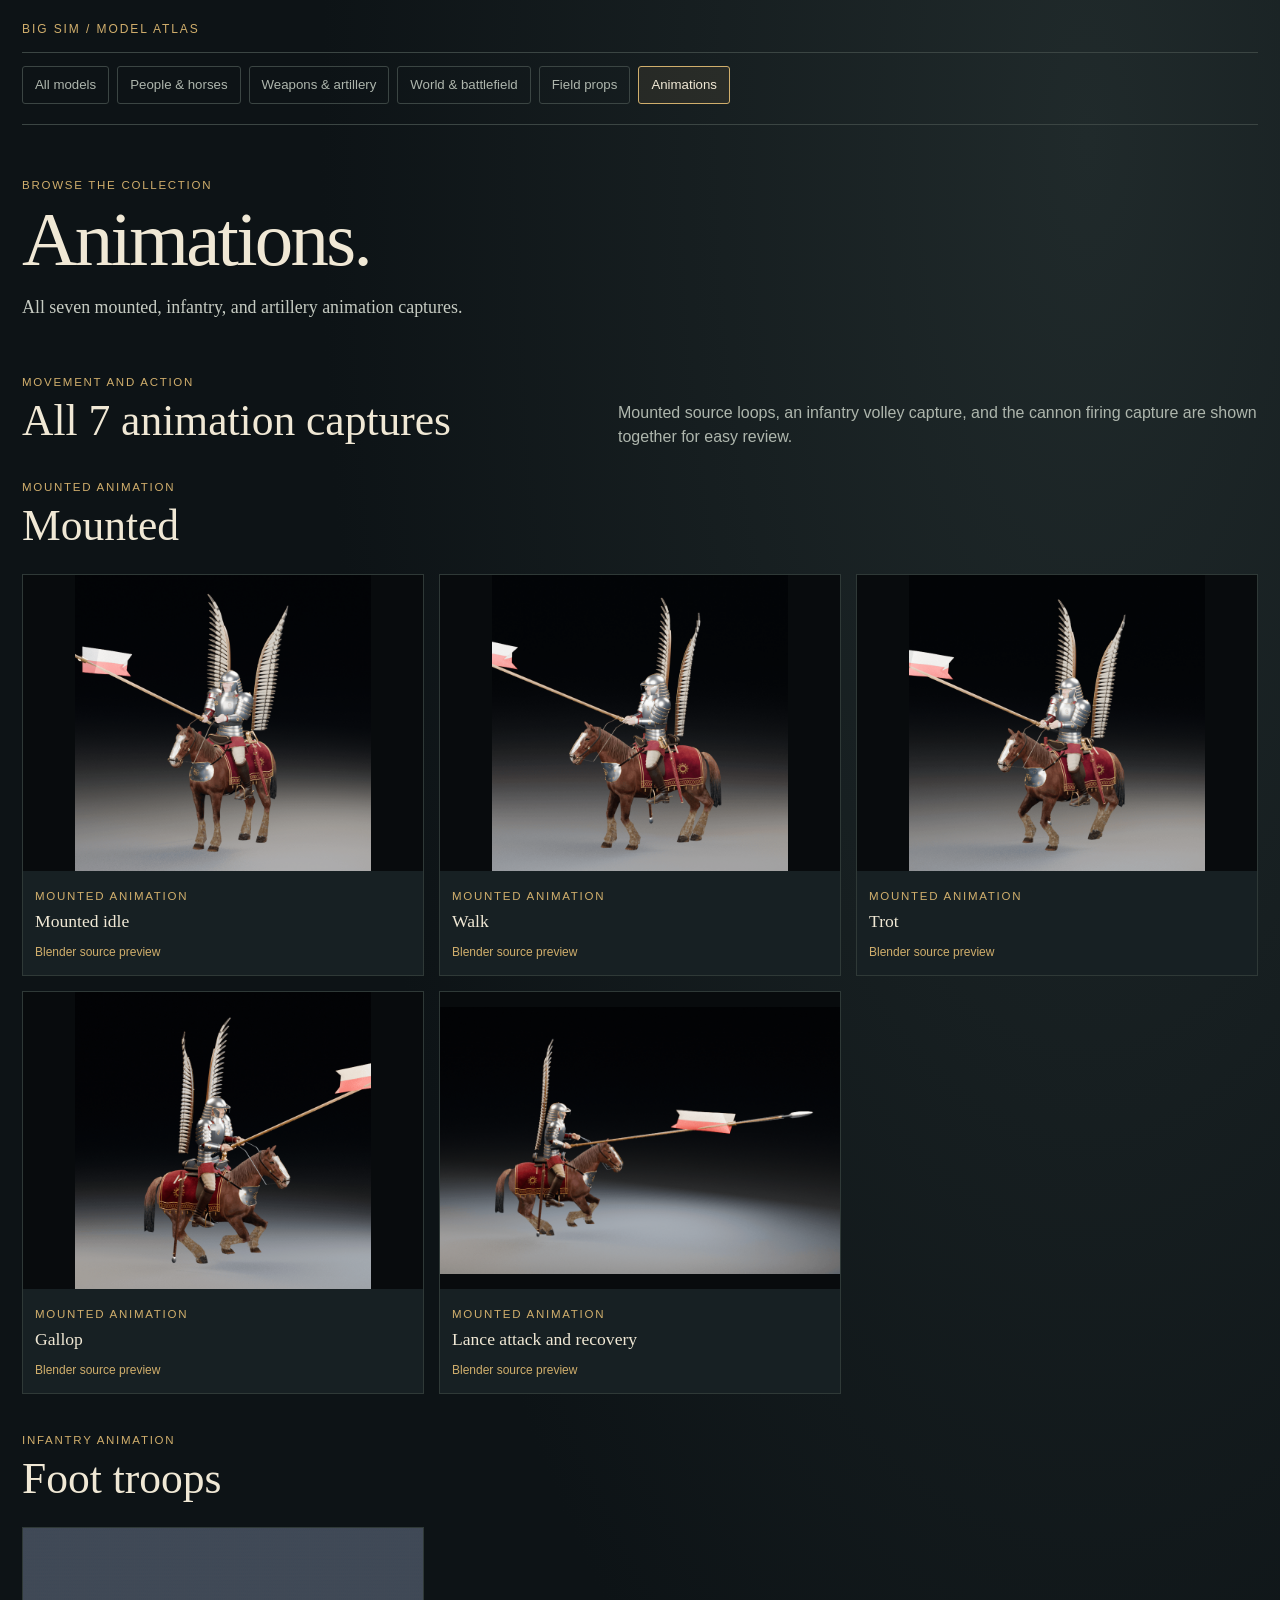
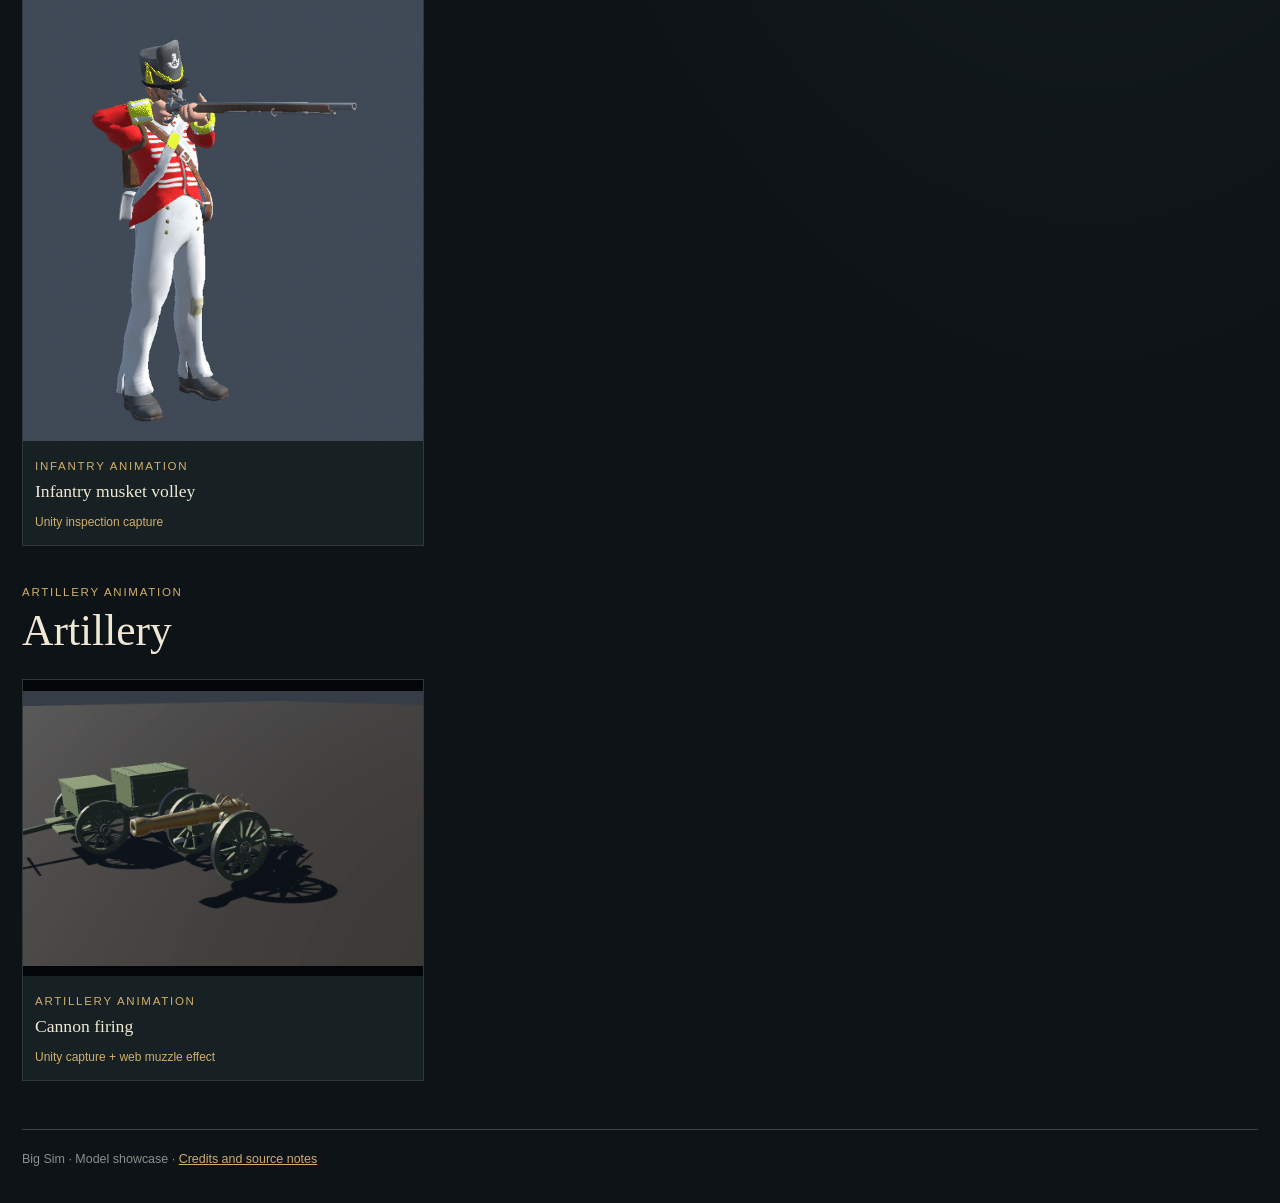
==== site/animations.html @ b1cc4857 "Bust cache for synchronized cannon playback" ====
<!doctype html>
<html lang="en">
<head>
<meta charset="utf-8">
<meta name="viewport" content="width=device-width, initial-scale=1">
<meta name="description" content="All seven mounted, infantry, and artillery animation captures.">
<title>Animations · Big Sim model collection</title>
<style>
:root{color-scheme:dark;--bg:#0d1316;--panel:#172023;--ink:#f0e8d5;--muted:#aeb6ad;--gold:#d0ae6c;--line:#3b4543}
*{box-sizing:border-box}
body{margin:0;background:radial-gradient(ellipse at 85% 5%,#202a2b 0,#0d1316 48rem);color:var(--ink);font:16px/1.5 Segoe UI,Arial,sans-serif}
a{color:inherit}
.shell{width:min(1480px,calc(100% - 44px));margin:auto}
.topline{padding:20px 0 14px;color:var(--gold);font-size:.75rem;letter-spacing:.16em;text-transform:uppercase;border-bottom:1px solid var(--line)}
.category-nav{display:flex;gap:8px;flex-wrap:wrap;padding:13px 0 20px;border-bottom:1px solid var(--line)}
.category-nav a{border:1px solid var(--line);border-radius:3px;padding:8px 12px;color:var(--muted);font-size:.83rem;text-decoration:none;white-space:nowrap}
.category-nav a:hover,.category-nav a[aria-current=page]{border-color:var(--gold);color:var(--ink);background:#d0ae6c18}
.kicker,.eyebrow{color:var(--gold);font-size:.72rem;letter-spacing:.15em;text-transform:uppercase}
h1,h2,h3,p{margin-top:0}
.page-head{padding:52px 0 28px;max-width:850px}
h1{font:clamp(2.8rem,6vw,5.4rem)/1 Georgia,serif;letter-spacing:-.035em;margin:8px 0 14px}
.page-head p{max-width:700px;color:#c6cbc2;font:1.12rem/1.6 Georgia,serif;margin-bottom:0}
.section-head{display:flex;justify-content:space-between;align-items:end;gap:20px;margin:24px 0 20px}
.section-head h2{font:clamp(1.8rem,3.4vw,2.8rem) Georgia,serif;margin:4px 0}
.section-head p{max-width:640px;color:var(--muted);margin:0}
.grid{display:grid;grid-template-columns:repeat(4,minmax(0,1fr));gap:16px}
.card,.battle-card,.motion-card{background:var(--panel);border:1px solid #2f3937;min-width:0}
.image,.battle-image{display:block;aspect-ratio:1.4;background:#090e10;overflow:hidden}
.image img,.battle-image img{display:block;width:100%;height:100%;object-fit:contain}
.caption{padding:14px 15px 17px}
.caption h3,.battle-card h3,.motion-card h3{font:1.25rem Georgia,serif;margin:5px 0 8px}
.caption p,.battle-card p{color:#c6cbc2;font-size:.9rem;margin-bottom:12px}
.credit{font-size:.75rem;color:var(--gold)}
.battle-grid{display:grid;grid-template-columns:repeat(2,minmax(0,1fr));gap:16px}
.battle-image{aspect-ratio:1.72}.battle-image img{object-fit:cover}
.battle-card>div{padding:15px}
.motion-section{margin:4px 0 48px}
.motion-group{margin:30px 0 38px}
.motion-grid{display:grid;grid-template-columns:repeat(3,minmax(0,1fr));gap:15px}
.motion-card img{display:block;width:100%;aspect-ratio:1.35;object-fit:contain;background:#080b0d}
.motion-card.infantry-volley img{aspect-ratio:.78}
.motion-card.cannon-firing img{filter:brightness(1.16) contrast(1.06)}
.motion-card>div:not(.cannon-stage){padding:12px}
.motion-card h3{font-size:1.1rem;margin:4px 0 7px}
.cannon-stage{position:relative;overflow:hidden;background:#080b0d}
.cannon-stage picture{display:block}
.cannon-stage canvas{position:absolute;inset:0;width:100%;height:100%;pointer-events:none;mix-blend-mode:screen}
footer{padding:20px 0 34px;border-top:1px solid var(--line);color:#87918c;font-size:.78rem}
footer a{color:var(--gold)}
@media(max-width:1100px){.grid{grid-template-columns:repeat(3,minmax(0,1fr))}}
@media(max-width:760px){.grid{grid-template-columns:repeat(2,minmax(0,1fr));gap:10px}.motion-grid{grid-template-columns:repeat(2,minmax(0,1fr))}.battle-grid{grid-template-columns:1fr}.section-head{display:block}.section-head p{margin-top:8px}}
@media(max-width:480px){.shell{width:calc(100% - 24px)}.grid,.motion-grid{grid-template-columns:1fr}.page-head{padding-top:35px}.category-nav{overflow-x:auto;flex-wrap:nowrap}.topline{font-size:.65rem}}
</style>
</head>
<body><div class="shell">
  <div class="topline">Big Sim / Model atlas</div>
  <nav class="category-nav" aria-label="Showcase categories"><a href="index.html">All models</a><a href="people-horses.html">People &amp; horses</a><a href="weapons-artillery.html">Weapons &amp; artillery</a><a href="world-battlefield.html">World &amp; battlefield</a><a href="field-props.html">Field props</a><a href="animations.html" aria-current="page">Animations</a></nav>
  <header class="page-head"><div class="kicker">Browse the collection</div><h1>Animations.</h1><p>All seven mounted, infantry, and artillery animation captures.</p></header>
  <main><section class="motion-section">
  <div class="section-head"><div><div class="kicker">Movement and action</div><h2>All 7 animation captures</h2></div><p>Mounted source loops, an infantry volley capture, and the cannon firing capture are shown together for easy review.</p></div>
  <section class="motion-group">
  <div class="section-head"><div><div class="kicker">Mounted animation</div><h2>Mounted</h2></div></div>
  <div class="motion-grid"><article class="motion-card idle">
  <img src="motion/idle.gif" alt="Looping mounted idle presentation capture" loading="lazy">
  <div><span class="eyebrow">Mounted animation</span><h3>Mounted idle</h3><span class="credit">Blender source preview</span></div>
</article><article class="motion-card walk">
  <img src="motion/walk.gif" alt="Looping walk presentation capture" loading="lazy">
  <div><span class="eyebrow">Mounted animation</span><h3>Walk</h3><span class="credit">Blender source preview</span></div>
</article><article class="motion-card trot">
  <img src="motion/trot.gif" alt="Looping trot presentation capture" loading="lazy">
  <div><span class="eyebrow">Mounted animation</span><h3>Trot</h3><span class="credit">Blender source preview</span></div>
</article><article class="motion-card gallop">
  <img src="motion/gallop.gif" alt="Looping gallop presentation capture" loading="lazy">
  <div><span class="eyebrow">Mounted animation</span><h3>Gallop</h3><span class="credit">Blender source preview</span></div>
</article><article class="motion-card lance-attack">
  <img src="motion/lance-attack.gif" alt="Looping lance attack and recovery presentation capture" loading="lazy">
  <div><span class="eyebrow">Mounted animation</span><h3>Lance attack and recovery</h3><span class="credit">Blender source preview</span></div>
</article></div>
</section><section class="motion-group">
  <div class="section-head"><div><div class="kicker">Infantry animation</div><h2>Foot troops</h2></div></div>
  <div class="motion-grid"><article class="motion-card infantry-volley">
  <img src="motion/infantry-volley.gif" alt="Looping infantry musket volley presentation capture" loading="lazy">
  <div><span class="eyebrow">Infantry animation</span><h3>Infantry musket volley</h3><span class="credit">Unity inspection capture</span></div>
</article></div>
</section><section class="motion-group">
  <div class="section-head"><div><div class="kicker">Artillery animation</div><h2>Artillery</h2></div></div>
  <div class="motion-grid"><article class="motion-card cannon-firing">
  <div class="cannon-stage">
  <picture><source srcset="motion/cannon-firing-poster.webp" media="(prefers-reduced-motion: reduce)"><img src="motion/cannon-firing.gif" data-capture-source="motion/cannon-firing.gif" alt="Looping cannon firing presentation capture" loading="lazy"></picture>
  <canvas class="cannon-shot-canvas" aria-hidden="true"></canvas>
</div>
  <div><span class="eyebrow">Artillery animation</span><h3>Cannon firing</h3><span class="credit">Unity capture + web muzzle effect</span></div>
</article></div>
</section>
</section></main>
  <footer>Big Sim · Model showcase · <a href="CREDITS.md">Credits and source notes</a></footer>
</div>
<script src="cannon-shot-effect.js?v=99c9bc4ad03c"></script>
</body>
</html>
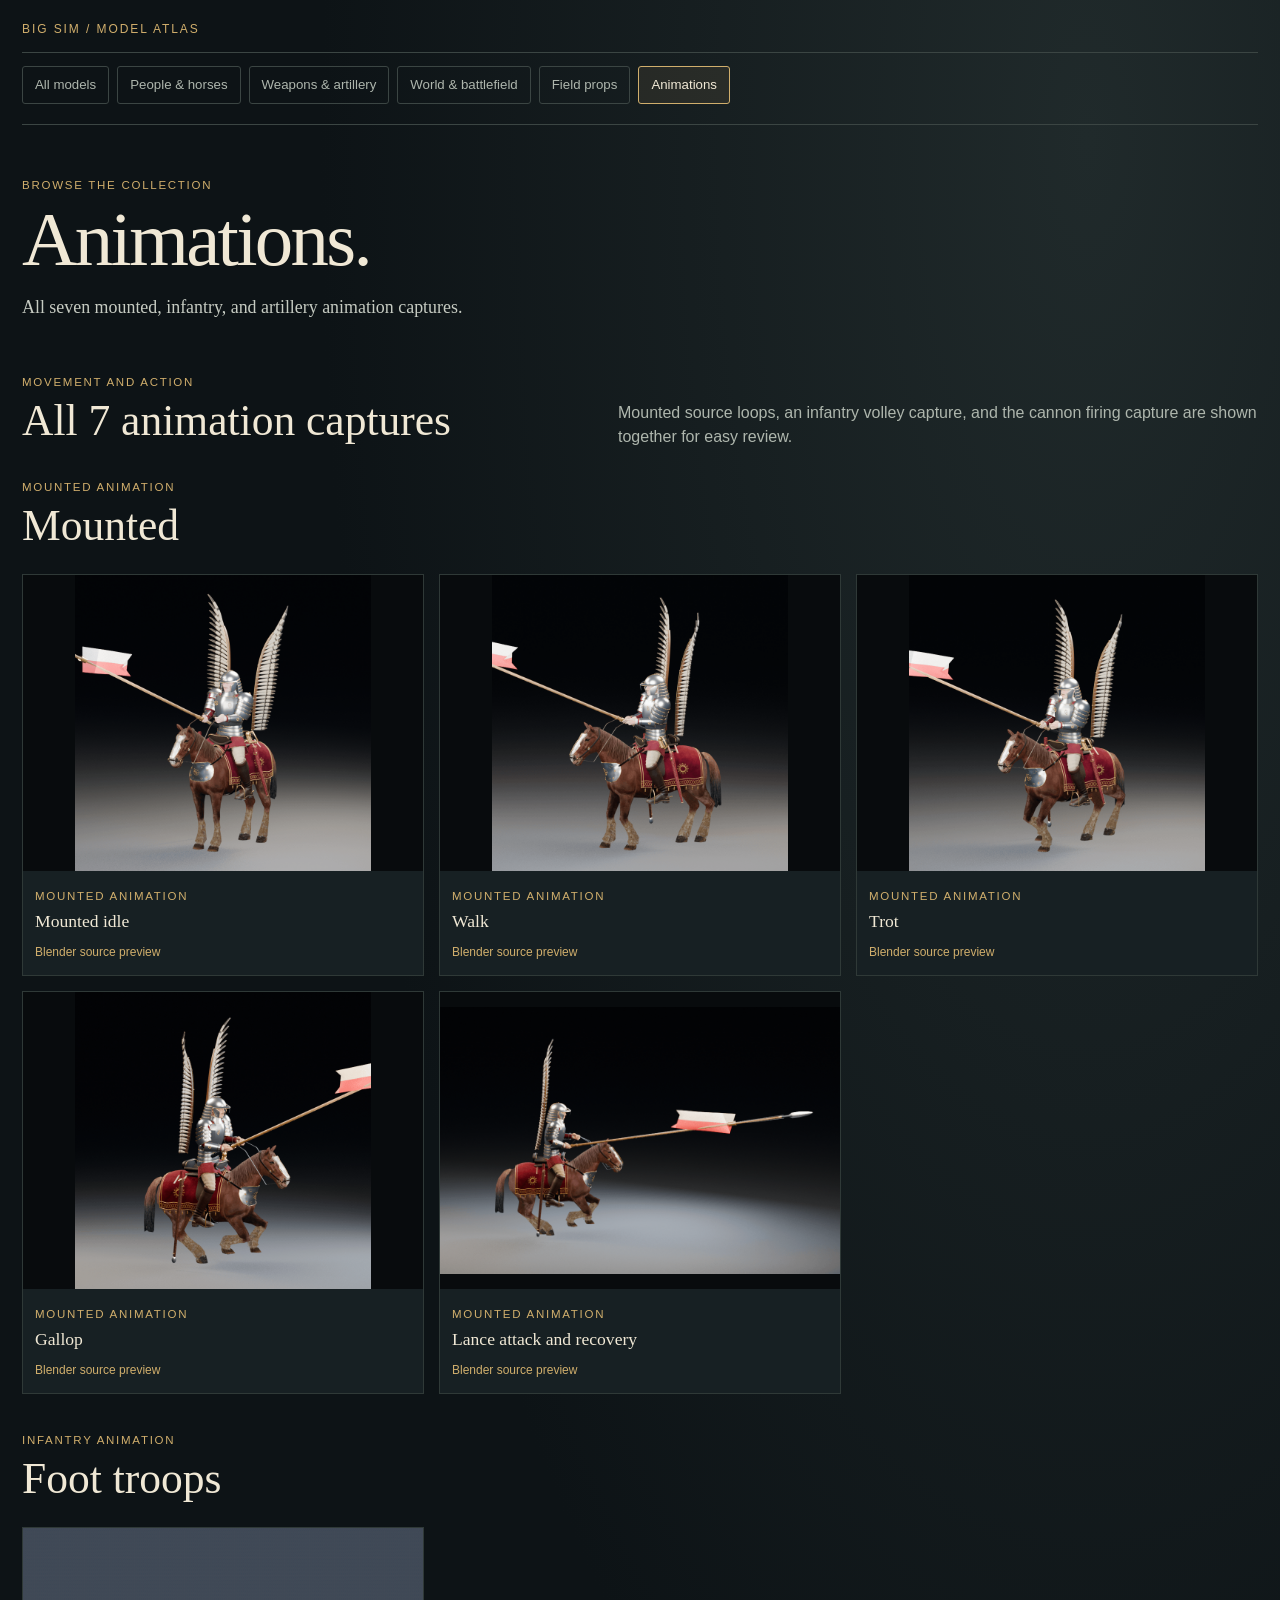
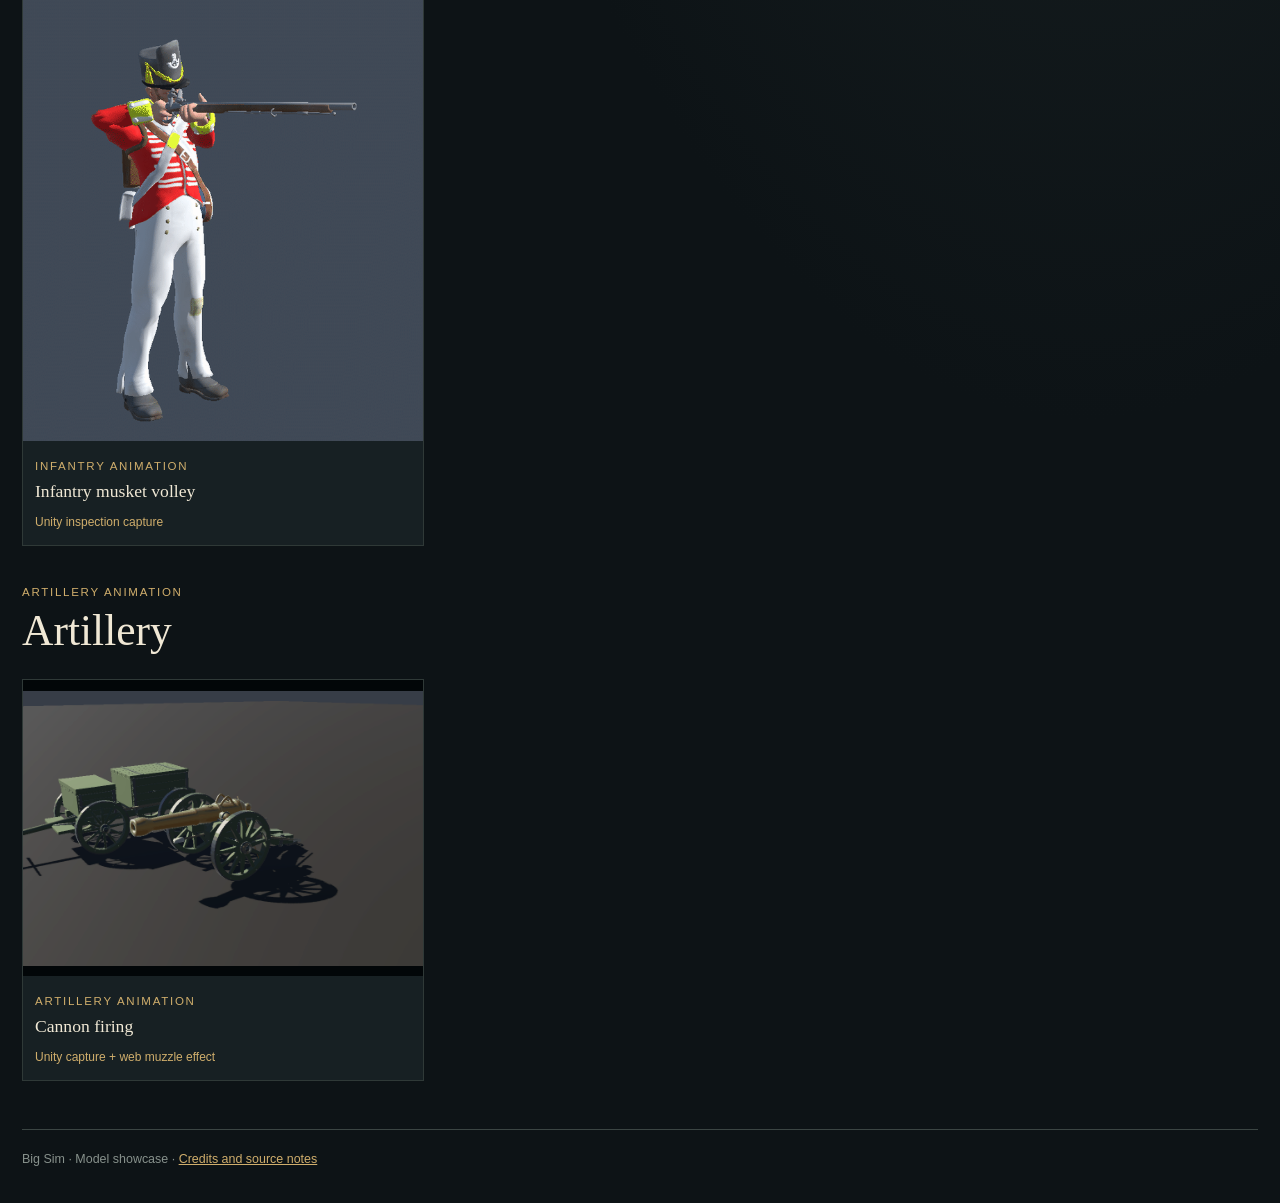
==== commit fb6fdc49: "Sync cannon sparks to captured shot frame" ====
--- a/site/animations.html
+++ b/site/animations.html
@@ -86,7 +86,7 @@
   <div class="section-head"><div><div class="kicker">Artillery animation</div><h2>Artillery</h2></div></div>
   <div class="motion-grid"><article class="motion-card cannon-firing">
   <div class="cannon-stage">
-  <picture><source srcset="motion/cannon-firing-poster.webp" media="(prefers-reduced-motion: reduce)"><img src="motion/cannon-firing.gif" data-capture-source="motion/cannon-firing.gif" alt="Looping cannon firing presentation capture" loading="lazy"></picture>
+  <picture><source srcset="motion/cannon-firing-poster.webp" media="(prefers-reduced-motion: reduce)"><img src="motion/cannon-firing.gif" alt="Looping cannon firing presentation capture" loading="lazy"></picture>
   <canvas class="cannon-shot-canvas" aria-hidden="true"></canvas>
 </div>
   <div><span class="eyebrow">Artillery animation</span><h3>Cannon firing</h3><span class="credit">Unity capture + web muzzle effect</span></div>
@@ -95,6 +95,6 @@
 </section></main>
   <footer>Big Sim · Model showcase · <a href="CREDITS.md">Credits and source notes</a></footer>
 </div>
-<script src="cannon-shot-effect.js?v=99c9bc4ad03c"></script>
+<script src="cannon-shot-effect.js?v=frame-clock-20261022"></script>
 </body>
 </html>
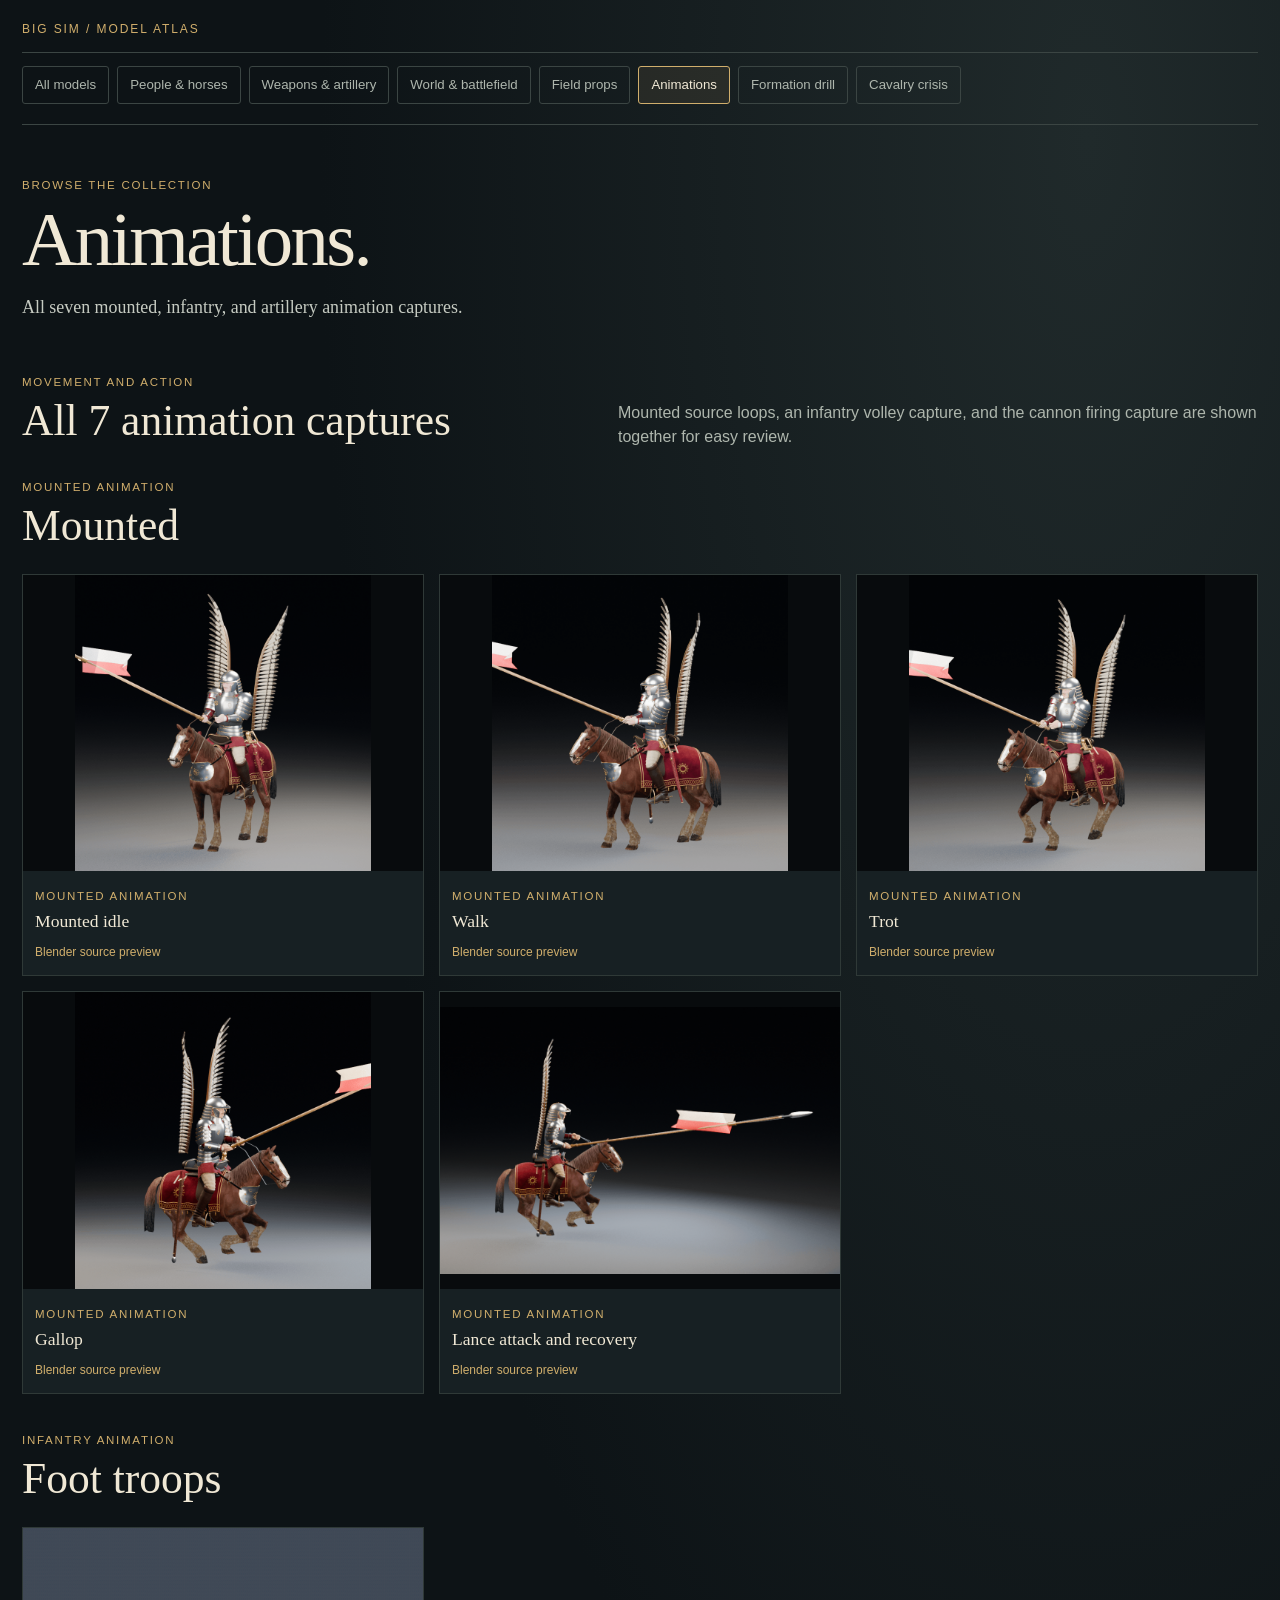
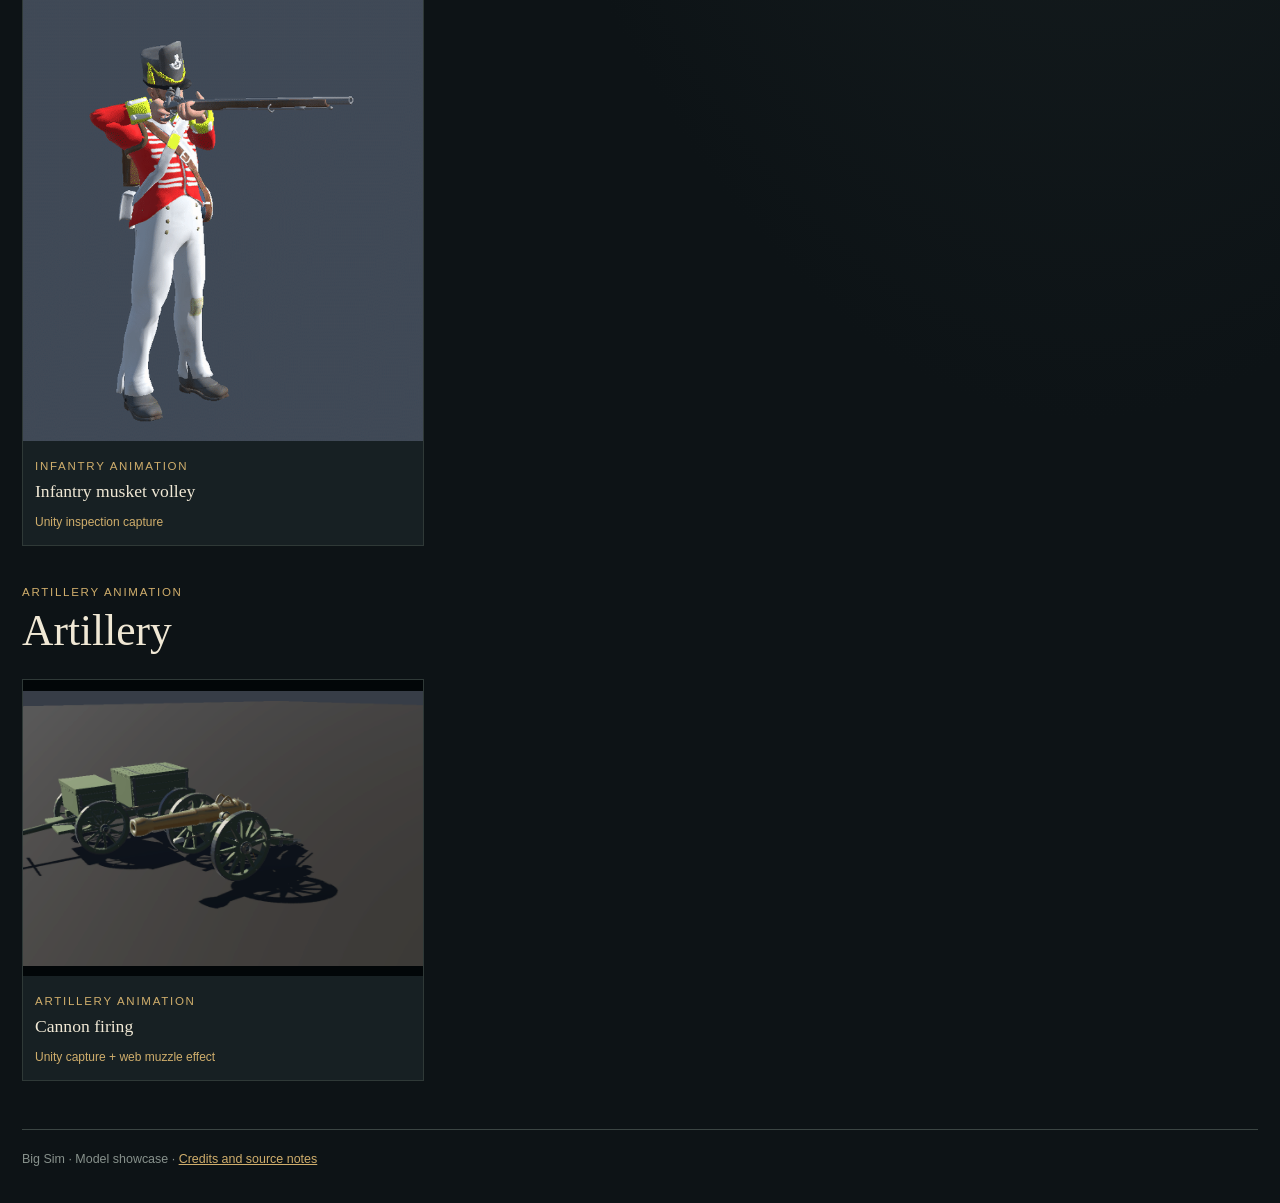
==== commit 9a8f9afe: "Add formation and cavalry drill studies" ====
--- a/site/animations.html
+++ b/site/animations.html
@@ -54,7 +54,7 @@
 </head>
 <body><div class="shell">
   <div class="topline">Big Sim / Model atlas</div>
-  <nav class="category-nav" aria-label="Showcase categories"><a href="index.html">All models</a><a href="people-horses.html">People &amp; horses</a><a href="weapons-artillery.html">Weapons &amp; artillery</a><a href="world-battlefield.html">World &amp; battlefield</a><a href="field-props.html">Field props</a><a href="animations.html" aria-current="page">Animations</a></nav>
+  <nav class="category-nav" aria-label="Showcase categories"><a href="index.html">All models</a><a href="people-horses.html">People &amp; horses</a><a href="weapons-artillery.html">Weapons &amp; artillery</a><a href="world-battlefield.html">World &amp; battlefield</a><a href="field-props.html">Field props</a><a href="animations.html" aria-current="page">Animations</a><a href="formation-drill.html">Formation drill</a><a href="cavalry-crisis.html">Cavalry crisis</a></nav>
   <header class="page-head"><div class="kicker">Browse the collection</div><h1>Animations.</h1><p>All seven mounted, infantry, and artillery animation captures.</p></header>
   <main><section class="motion-section">
   <div class="section-head"><div><div class="kicker">Movement and action</div><h2>All 7 animation captures</h2></div><p>Mounted source loops, an infantry volley capture, and the cannon firing capture are shown together for easy review.</p></div>
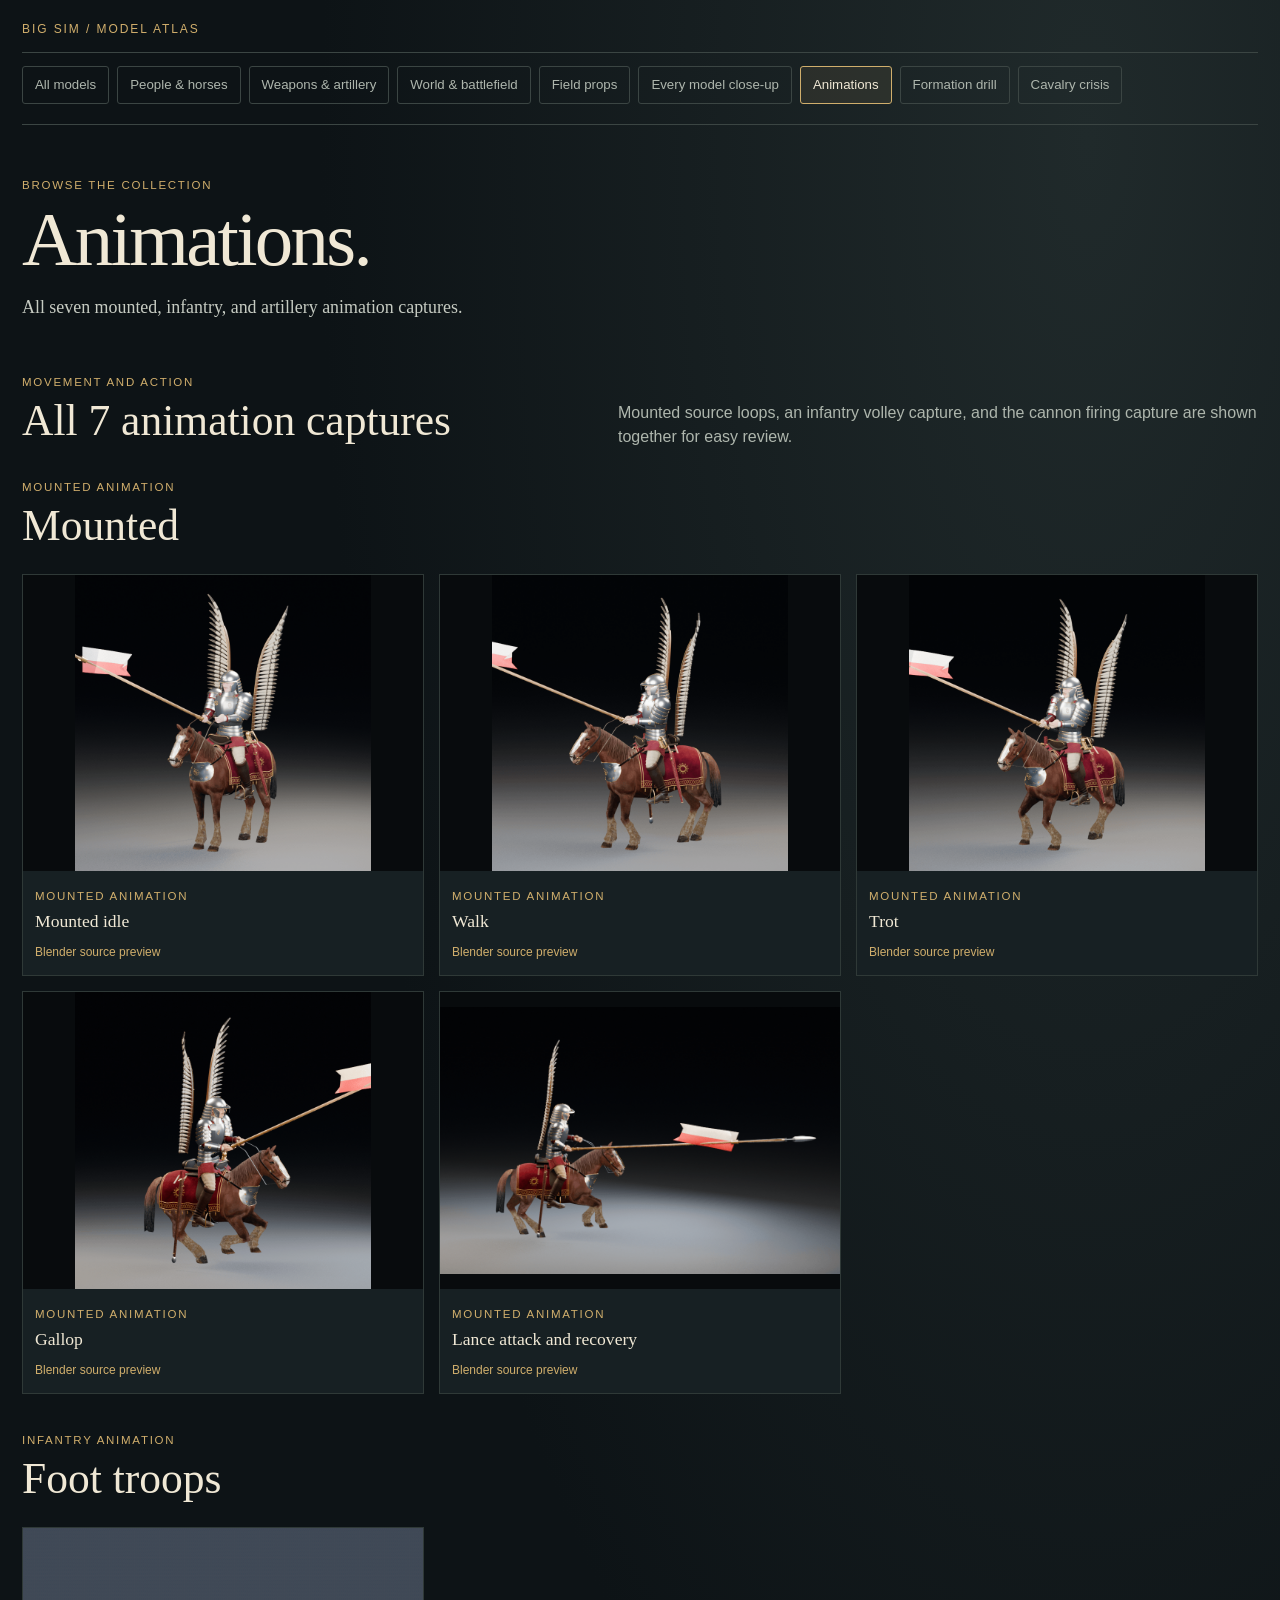
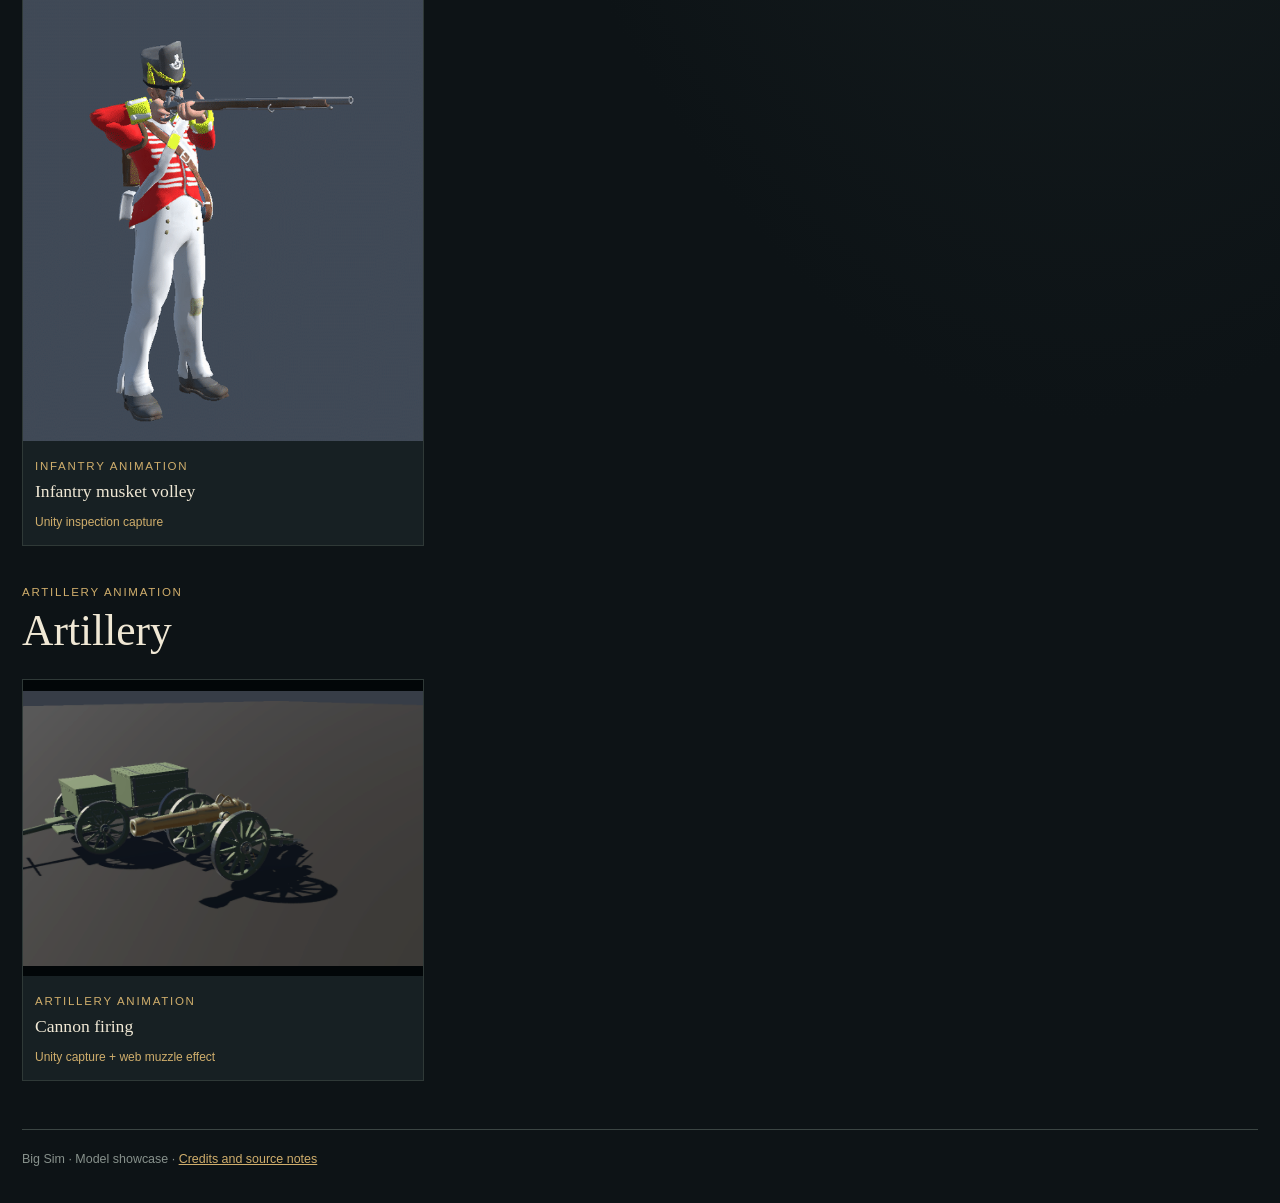
==== commit 1e45faa8: "Refresh showcase gallery media and close-ups" ====
--- a/site/animations.html
+++ b/site/animations.html
@@ -1,100 +1,101 @@
-<!doctype html>
-<html lang="en">
-<head>
-<meta charset="utf-8">
-<meta name="viewport" content="width=device-width, initial-scale=1">
-<meta name="description" content="All seven mounted, infantry, and artillery animation captures.">
-<title>Animations · Big Sim model collection</title>
-<style>
-:root{color-scheme:dark;--bg:#0d1316;--panel:#172023;--ink:#f0e8d5;--muted:#aeb6ad;--gold:#d0ae6c;--line:#3b4543}
-*{box-sizing:border-box}
-body{margin:0;background:radial-gradient(ellipse at 85% 5%,#202a2b 0,#0d1316 48rem);color:var(--ink);font:16px/1.5 Segoe UI,Arial,sans-serif}
-a{color:inherit}
-.shell{width:min(1480px,calc(100% - 44px));margin:auto}
-.topline{padding:20px 0 14px;color:var(--gold);font-size:.75rem;letter-spacing:.16em;text-transform:uppercase;border-bottom:1px solid var(--line)}
-.category-nav{display:flex;gap:8px;flex-wrap:wrap;padding:13px 0 20px;border-bottom:1px solid var(--line)}
-.category-nav a{border:1px solid var(--line);border-radius:3px;padding:8px 12px;color:var(--muted);font-size:.83rem;text-decoration:none;white-space:nowrap}
-.category-nav a:hover,.category-nav a[aria-current=page]{border-color:var(--gold);color:var(--ink);background:#d0ae6c18}
-.kicker,.eyebrow{color:var(--gold);font-size:.72rem;letter-spacing:.15em;text-transform:uppercase}
-h1,h2,h3,p{margin-top:0}
-.page-head{padding:52px 0 28px;max-width:850px}
-h1{font:clamp(2.8rem,6vw,5.4rem)/1 Georgia,serif;letter-spacing:-.035em;margin:8px 0 14px}
-.page-head p{max-width:700px;color:#c6cbc2;font:1.12rem/1.6 Georgia,serif;margin-bottom:0}
-.section-head{display:flex;justify-content:space-between;align-items:end;gap:20px;margin:24px 0 20px}
-.section-head h2{font:clamp(1.8rem,3.4vw,2.8rem) Georgia,serif;margin:4px 0}
-.section-head p{max-width:640px;color:var(--muted);margin:0}
-.grid{display:grid;grid-template-columns:repeat(4,minmax(0,1fr));gap:16px}
-.card,.battle-card,.motion-card{background:var(--panel);border:1px solid #2f3937;min-width:0}
-.image,.battle-image{display:block;aspect-ratio:1.4;background:#090e10;overflow:hidden}
-.image img,.battle-image img{display:block;width:100%;height:100%;object-fit:contain}
-.caption{padding:14px 15px 17px}
-.caption h3,.battle-card h3,.motion-card h3{font:1.25rem Georgia,serif;margin:5px 0 8px}
-.caption p,.battle-card p{color:#c6cbc2;font-size:.9rem;margin-bottom:12px}
-.credit{font-size:.75rem;color:var(--gold)}
-.battle-grid{display:grid;grid-template-columns:repeat(2,minmax(0,1fr));gap:16px}
-.battle-image{aspect-ratio:1.72}.battle-image img{object-fit:cover}
-.battle-card>div{padding:15px}
-.motion-section{margin:4px 0 48px}
-.motion-group{margin:30px 0 38px}
-.motion-grid{display:grid;grid-template-columns:repeat(3,minmax(0,1fr));gap:15px}
-.motion-card img{display:block;width:100%;aspect-ratio:1.35;object-fit:contain;background:#080b0d}
-.motion-card.infantry-volley img{aspect-ratio:.78}
-.motion-card.cannon-firing img{filter:brightness(1.16) contrast(1.06)}
-.motion-card>div:not(.cannon-stage){padding:12px}
-.motion-card h3{font-size:1.1rem;margin:4px 0 7px}
-.cannon-stage{position:relative;overflow:hidden;background:#080b0d}
-.cannon-stage picture{display:block}
-.cannon-stage canvas{position:absolute;inset:0;width:100%;height:100%;pointer-events:none;mix-blend-mode:screen}
-footer{padding:20px 0 34px;border-top:1px solid var(--line);color:#87918c;font-size:.78rem}
-footer a{color:var(--gold)}
-@media(max-width:1100px){.grid{grid-template-columns:repeat(3,minmax(0,1fr))}}
-@media(max-width:760px){.grid{grid-template-columns:repeat(2,minmax(0,1fr));gap:10px}.motion-grid{grid-template-columns:repeat(2,minmax(0,1fr))}.battle-grid{grid-template-columns:1fr}.section-head{display:block}.section-head p{margin-top:8px}}
-@media(max-width:480px){.shell{width:calc(100% - 24px)}.grid,.motion-grid{grid-template-columns:1fr}.page-head{padding-top:35px}.category-nav{overflow-x:auto;flex-wrap:nowrap}.topline{font-size:.65rem}}
-</style>
-</head>
-<body><div class="shell">
-  <div class="topline">Big Sim / Model atlas</div>
-  <nav class="category-nav" aria-label="Showcase categories"><a href="index.html">All models</a><a href="people-horses.html">People &amp; horses</a><a href="weapons-artillery.html">Weapons &amp; artillery</a><a href="world-battlefield.html">World &amp; battlefield</a><a href="field-props.html">Field props</a><a href="animations.html" aria-current="page">Animations</a><a href="formation-drill.html">Formation drill</a><a href="cavalry-crisis.html">Cavalry crisis</a></nav>
-  <header class="page-head"><div class="kicker">Browse the collection</div><h1>Animations.</h1><p>All seven mounted, infantry, and artillery animation captures.</p></header>
-  <main><section class="motion-section">
-  <div class="section-head"><div><div class="kicker">Movement and action</div><h2>All 7 animation captures</h2></div><p>Mounted source loops, an infantry volley capture, and the cannon firing capture are shown together for easy review.</p></div>
-  <section class="motion-group">
-  <div class="section-head"><div><div class="kicker">Mounted animation</div><h2>Mounted</h2></div></div>
-  <div class="motion-grid"><article class="motion-card idle">
-  <img src="motion/idle.gif" alt="Looping mounted idle presentation capture" loading="lazy">
-  <div><span class="eyebrow">Mounted animation</span><h3>Mounted idle</h3><span class="credit">Blender source preview</span></div>
-</article><article class="motion-card walk">
-  <img src="motion/walk.gif" alt="Looping walk presentation capture" loading="lazy">
-  <div><span class="eyebrow">Mounted animation</span><h3>Walk</h3><span class="credit">Blender source preview</span></div>
-</article><article class="motion-card trot">
-  <img src="motion/trot.gif" alt="Looping trot presentation capture" loading="lazy">
-  <div><span class="eyebrow">Mounted animation</span><h3>Trot</h3><span class="credit">Blender source preview</span></div>
-</article><article class="motion-card gallop">
-  <img src="motion/gallop.gif" alt="Looping gallop presentation capture" loading="lazy">
-  <div><span class="eyebrow">Mounted animation</span><h3>Gallop</h3><span class="credit">Blender source preview</span></div>
-</article><article class="motion-card lance-attack">
-  <img src="motion/lance-attack.gif" alt="Looping lance attack and recovery presentation capture" loading="lazy">
-  <div><span class="eyebrow">Mounted animation</span><h3>Lance attack and recovery</h3><span class="credit">Blender source preview</span></div>
-</article></div>
-</section><section class="motion-group">
-  <div class="section-head"><div><div class="kicker">Infantry animation</div><h2>Foot troops</h2></div></div>
-  <div class="motion-grid"><article class="motion-card infantry-volley">
-  <img src="motion/infantry-volley.gif" alt="Looping infantry musket volley presentation capture" loading="lazy">
-  <div><span class="eyebrow">Infantry animation</span><h3>Infantry musket volley</h3><span class="credit">Unity inspection capture</span></div>
-</article></div>
-</section><section class="motion-group">
-  <div class="section-head"><div><div class="kicker">Artillery animation</div><h2>Artillery</h2></div></div>
-  <div class="motion-grid"><article class="motion-card cannon-firing">
-  <div class="cannon-stage">
-  <picture><source srcset="motion/cannon-firing-poster.webp" media="(prefers-reduced-motion: reduce)"><img src="motion/cannon-firing.gif" alt="Looping cannon firing presentation capture" loading="lazy"></picture>
-  <canvas class="cannon-shot-canvas" aria-hidden="true"></canvas>
-</div>
-  <div><span class="eyebrow">Artillery animation</span><h3>Cannon firing</h3><span class="credit">Unity capture + web muzzle effect</span></div>
-</article></div>
-</section>
-</section></main>
-  <footer>Big Sim · Model showcase · <a href="CREDITS.md">Credits and source notes</a></footer>
-</div>
-<script src="cannon-shot-effect.js?v=frame-clock-20261022"></script>
-</body>
-</html>
+<!doctype html>
+<html lang="en">
+<head>
+<meta charset="utf-8">
+<meta name="viewport" content="width=device-width, initial-scale=1">
+<meta name="description" content="All seven mounted, infantry, and artillery animation captures.">
+<title>Animations · Big Sim model collection</title>
+<style>
+:root{color-scheme:dark;--bg:#0d1316;--panel:#172023;--ink:#f0e8d5;--muted:#aeb6ad;--gold:#d0ae6c;--line:#3b4543}
+*{box-sizing:border-box}
+body{margin:0;background:radial-gradient(ellipse at 85% 5%,#202a2b 0,#0d1316 48rem);color:var(--ink);font:16px/1.5 Segoe UI,Arial,sans-serif}
+a{color:inherit}
+.shell{width:min(1480px,calc(100% - 44px));margin:auto}
+.topline{padding:20px 0 14px;color:var(--gold);font-size:.75rem;letter-spacing:.16em;text-transform:uppercase;border-bottom:1px solid var(--line)}
+.category-nav{display:flex;gap:8px;flex-wrap:wrap;padding:13px 0 20px;border-bottom:1px solid var(--line)}
+.category-nav a{border:1px solid var(--line);border-radius:3px;padding:8px 12px;color:var(--muted);font-size:.83rem;text-decoration:none;white-space:nowrap}
+.category-nav a:hover,.category-nav a[aria-current=page]{border-color:var(--gold);color:var(--ink);background:#d0ae6c18}
+.kicker,.eyebrow{color:var(--gold);font-size:.72rem;letter-spacing:.15em;text-transform:uppercase}
+h1,h2,h3,p{margin-top:0}
+.page-head{padding:52px 0 28px;max-width:850px}
+h1{font:clamp(2.8rem,6vw,5.4rem)/1 Georgia,serif;letter-spacing:-.035em;margin:8px 0 14px}
+.page-head p{max-width:700px;color:#c6cbc2;font:1.12rem/1.6 Georgia,serif;margin-bottom:0}
+.section-head{display:flex;justify-content:space-between;align-items:end;gap:20px;margin:24px 0 20px}
+.section-head h2{font:clamp(1.8rem,3.4vw,2.8rem) Georgia,serif;margin:4px 0}
+.section-head p{max-width:640px;color:var(--muted);margin:0}
+.grid{display:grid;grid-template-columns:repeat(4,minmax(0,1fr));gap:16px}
+.card,.battle-card,.motion-card{background:var(--panel);border:1px solid #2f3937;min-width:0}
+.image,.battle-image{display:block;aspect-ratio:1.4;background:#090e10;overflow:hidden}
+.image img,.battle-image img{display:block;width:100%;height:100%;object-fit:contain}
+.caption{padding:14px 15px 17px}
+.caption h3,.battle-card h3,.motion-card h3{font:1.25rem Georgia,serif;margin:5px 0 8px}
+.caption p,.battle-card p{color:#c6cbc2;font-size:.9rem;margin-bottom:12px}
+.credit{font-size:.75rem;color:var(--gold)}
+.battle-grid{display:grid;grid-template-columns:repeat(2,minmax(0,1fr));gap:16px}
+.battle-image{aspect-ratio:1.72}.battle-image img{object-fit:cover}
+.battle-card>div{padding:15px}
+.motion-section{margin:4px 0 48px}
+.motion-group{margin:30px 0 38px}
+.motion-grid{display:grid;grid-template-columns:repeat(3,minmax(0,1fr));gap:15px}
+.motion-card img{display:block;width:100%;aspect-ratio:1.35;object-fit:contain;background:#080b0d}
+.motion-card.infantry-volley img{aspect-ratio:.78}
+.motion-card.cannon-firing img{filter:brightness(1.16) contrast(1.06)}
+.motion-card>div:not(.cannon-stage){padding:12px}
+.motion-card h3{font-size:1.1rem;margin:4px 0 7px}
+.cannon-stage{position:relative;overflow:hidden;background:#080b0d}
+.cannon-stage picture{display:block}
+.cannon-stage canvas{position:absolute;inset:0;width:100%;height:100%;pointer-events:none;mix-blend-mode:screen}
+footer{padding:20px 0 34px;border-top:1px solid var(--line);color:#87918c;font-size:.78rem}
+footer a{color:var(--gold)}
+.source{display:block;margin-top:8px;color:var(--muted);font-size:.69rem;overflow-wrap:anywhere}
+@media(max-width:1100px){.grid{grid-template-columns:repeat(3,minmax(0,1fr))}}
+@media(max-width:760px){.grid{grid-template-columns:repeat(2,minmax(0,1fr));gap:10px}.motion-grid{grid-template-columns:repeat(2,minmax(0,1fr))}.battle-grid{grid-template-columns:1fr}.section-head{display:block}.section-head p{margin-top:8px}}
+@media(max-width:480px){.shell{width:calc(100% - 24px)}.grid,.motion-grid{grid-template-columns:1fr}.page-head{padding-top:35px}.category-nav{overflow-x:auto;flex-wrap:nowrap}.topline{font-size:.65rem}}
+</style>
+</head>
+<body><div class="shell">
+  <div class="topline">Big Sim / Model atlas</div>
+  <nav class="category-nav" aria-label="Showcase categories"><a href="index.html">All models</a><a href="people-horses.html">People &amp; horses</a><a href="weapons-artillery.html">Weapons &amp; artillery</a><a href="world-battlefield.html">World &amp; battlefield</a><a href="field-props.html">Field props</a><a href="model-closeups.html">Every model close-up</a><a href="animations.html" aria-current="page">Animations</a><a href="formation-drill.html">Formation drill</a><a href="cavalry-crisis.html">Cavalry crisis</a></nav>
+  <header class="page-head"><div class="kicker">Browse the collection</div><h1>Animations.</h1><p>All seven mounted, infantry, and artillery animation captures.</p></header>
+  <main><section class="motion-section">
+  <div class="section-head"><div><div class="kicker">Movement and action</div><h2>All 7 animation captures</h2></div><p>Mounted source loops, an infantry volley capture, and the cannon firing capture are shown together for easy review.</p></div>
+  <section class="motion-group">
+  <div class="section-head"><div><div class="kicker">Mounted animation</div><h2>Mounted</h2></div></div>
+  <div class="motion-grid"><article class="motion-card idle">
+  <img src="motion/idle.gif" alt="Looping mounted idle presentation capture" loading="lazy">
+  <div><span class="eyebrow">Mounted animation</span><h3>Mounted idle</h3><span class="credit">Blender source preview</span></div>
+</article><article class="motion-card walk">
+  <img src="motion/walk.gif" alt="Looping walk presentation capture" loading="lazy">
+  <div><span class="eyebrow">Mounted animation</span><h3>Walk</h3><span class="credit">Blender source preview</span></div>
+</article><article class="motion-card trot">
+  <img src="motion/trot.gif" alt="Looping trot presentation capture" loading="lazy">
+  <div><span class="eyebrow">Mounted animation</span><h3>Trot</h3><span class="credit">Blender source preview</span></div>
+</article><article class="motion-card gallop">
+  <img src="motion/gallop.gif" alt="Looping gallop presentation capture" loading="lazy">
+  <div><span class="eyebrow">Mounted animation</span><h3>Gallop</h3><span class="credit">Blender source preview</span></div>
+</article><article class="motion-card lance-attack">
+  <img src="motion/lance-attack.gif" alt="Looping lance attack and recovery presentation capture" loading="lazy">
+  <div><span class="eyebrow">Mounted animation</span><h3>Lance attack and recovery</h3><span class="credit">Blender source preview</span></div>
+</article></div>
+</section><section class="motion-group">
+  <div class="section-head"><div><div class="kicker">Infantry animation</div><h2>Foot troops</h2></div></div>
+  <div class="motion-grid"><article class="motion-card infantry-volley">
+  <img src="motion/infantry-volley.gif" alt="Looping infantry musket volley presentation capture" loading="lazy">
+  <div><span class="eyebrow">Infantry animation</span><h3>Infantry musket volley</h3><span class="credit">Unity inspection capture</span></div>
+</article></div>
+</section><section class="motion-group">
+  <div class="section-head"><div><div class="kicker">Artillery animation</div><h2>Artillery</h2></div></div>
+  <div class="motion-grid"><article class="motion-card cannon-firing">
+  <div class="cannon-stage">
+  <picture><source srcset="motion/cannon-firing-poster.webp" media="(prefers-reduced-motion: reduce)"><img src="motion/cannon-firing.gif" alt="Looping cannon firing presentation capture" loading="lazy"></picture>
+  <canvas class="cannon-shot-canvas" aria-hidden="true"></canvas>
+</div>
+  <div><span class="eyebrow">Artillery animation</span><h3>Cannon firing</h3><span class="credit">Unity capture + web muzzle effect</span></div>
+</article></div>
+</section>
+</section></main>
+  <footer>Big Sim · Model showcase · <a href="CREDITS.md">Credits and source notes</a></footer>
+</div>
+<script src="cannon-shot-effect.js?v=frame-clock-20261022"></script>
+</body>
+</html>
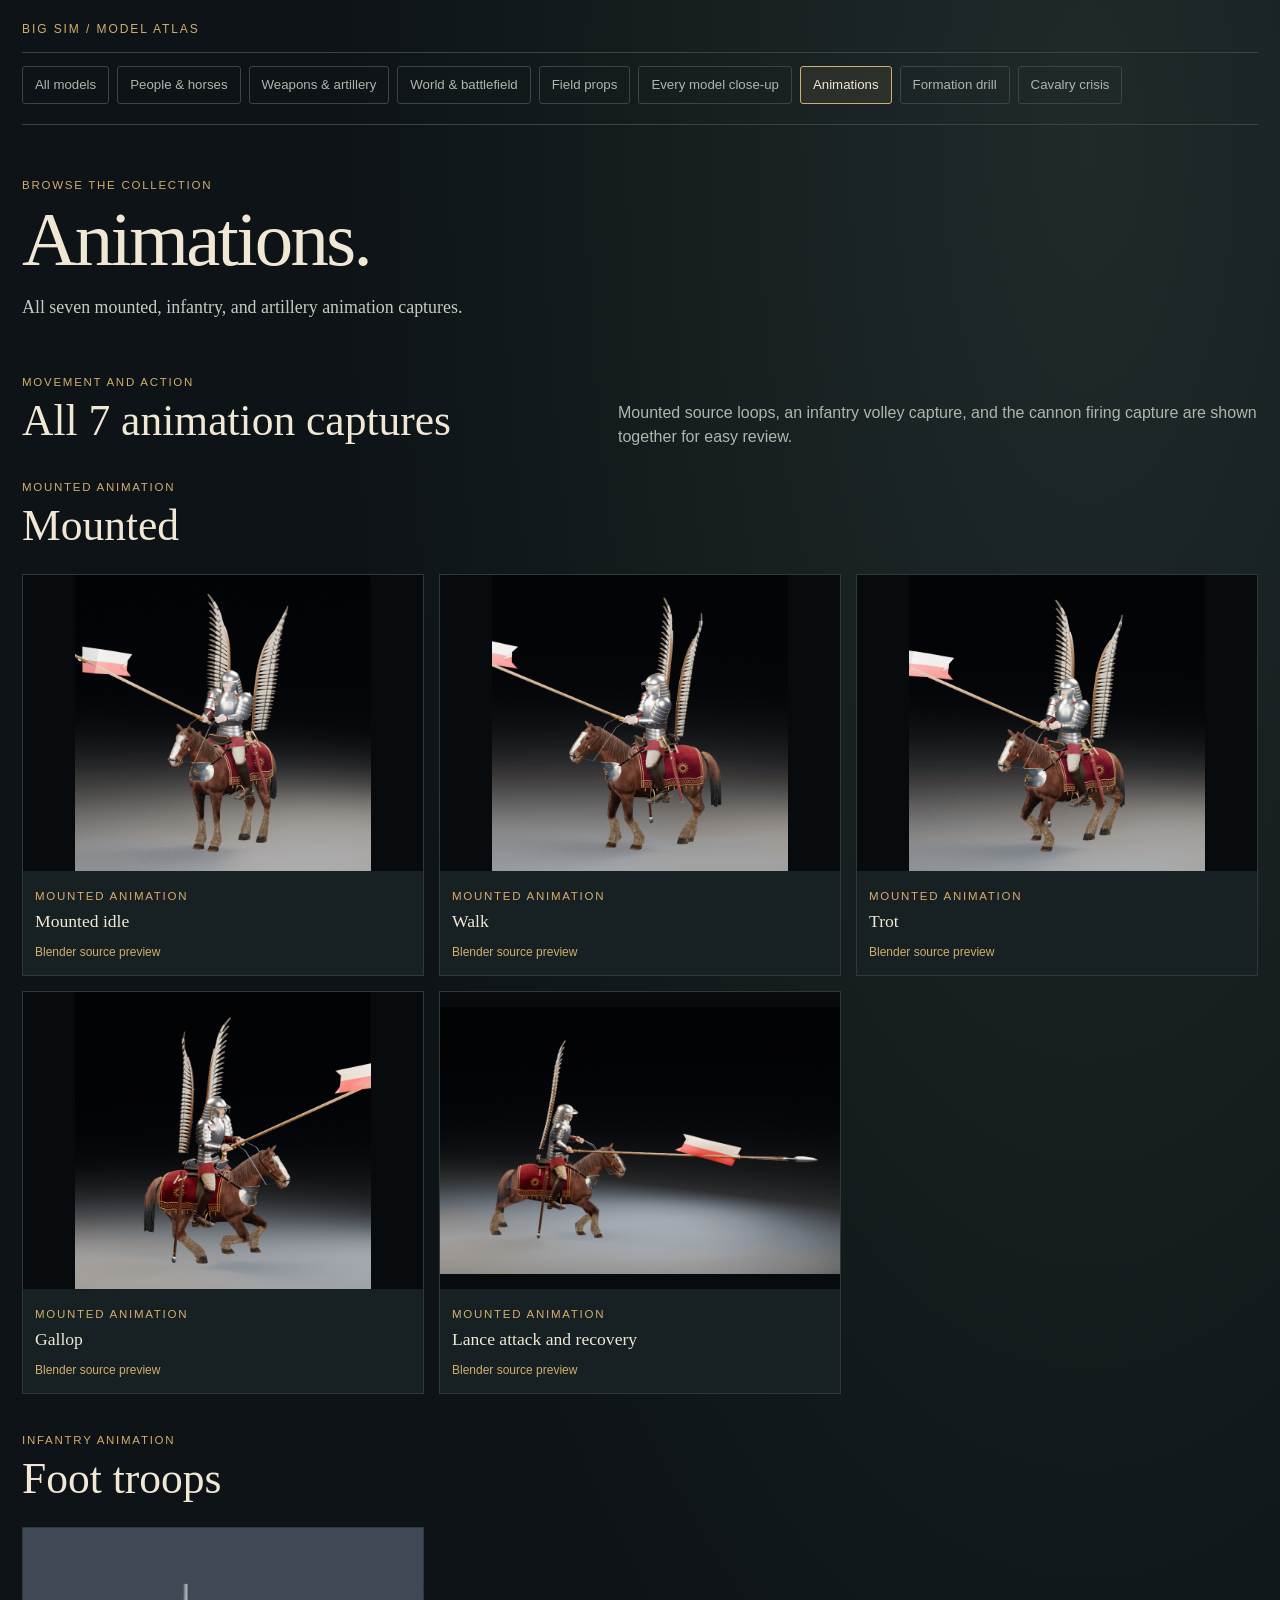
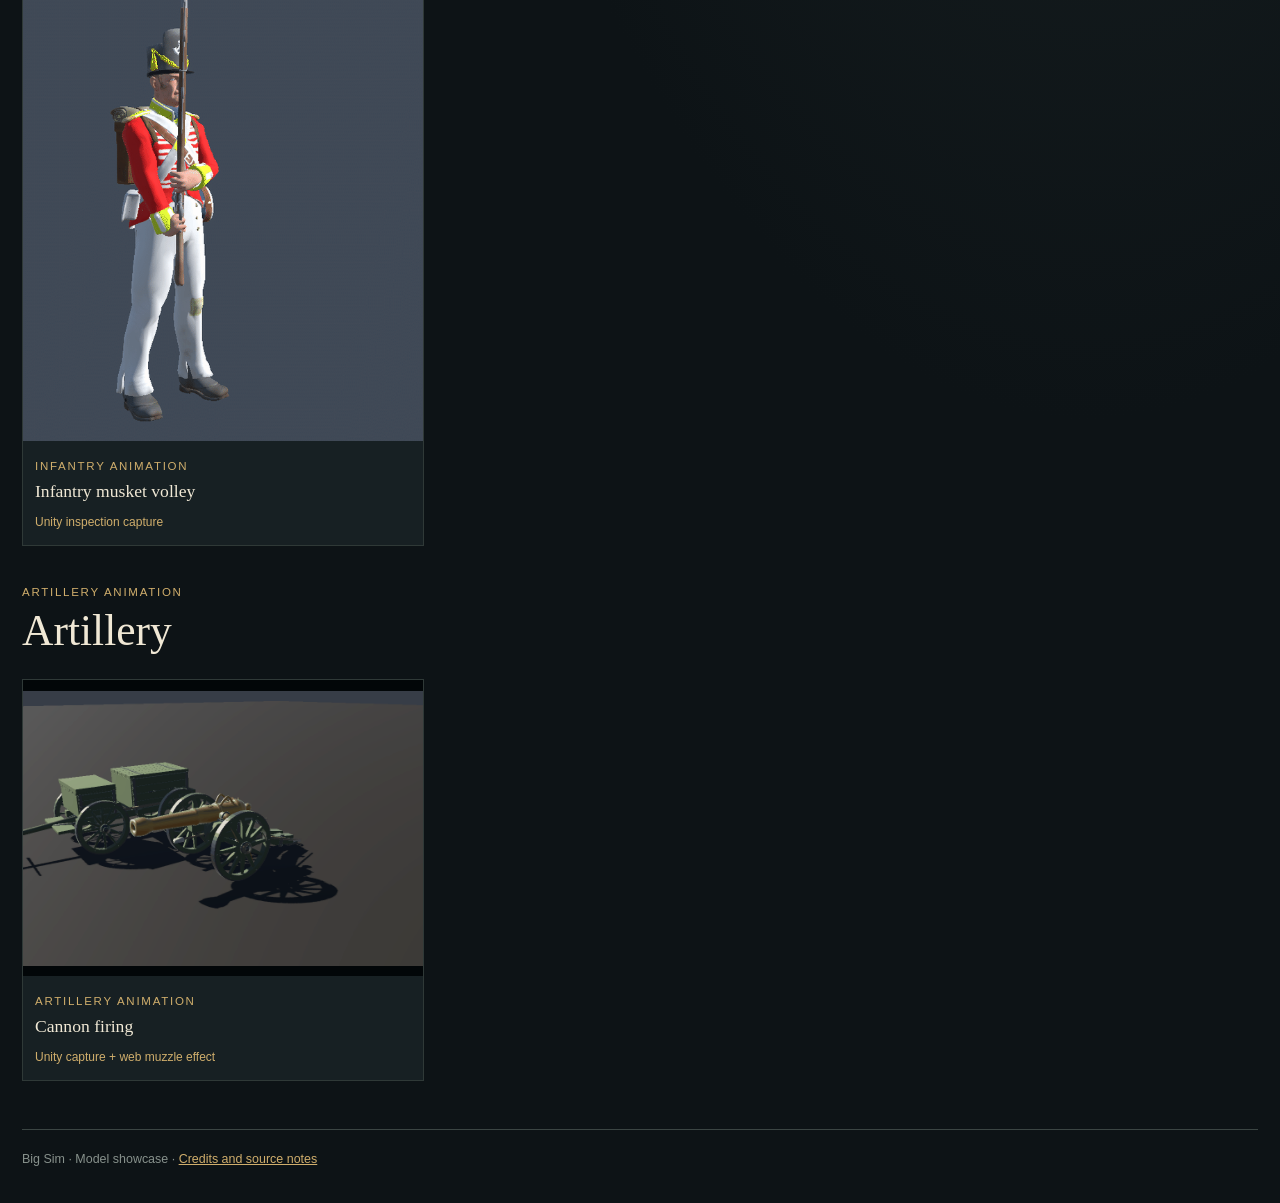
==== commit 1f749d41: "Sync current showcase media and pages" ====
--- a/site/animations.html
+++ b/site/animations.html
@@ -1,101 +1,101 @@
-<!doctype html>
-<html lang="en">
-<head>
-<meta charset="utf-8">
-<meta name="viewport" content="width=device-width, initial-scale=1">
-<meta name="description" content="All seven mounted, infantry, and artillery animation captures.">
-<title>Animations · Big Sim model collection</title>
-<style>
-:root{color-scheme:dark;--bg:#0d1316;--panel:#172023;--ink:#f0e8d5;--muted:#aeb6ad;--gold:#d0ae6c;--line:#3b4543}
-*{box-sizing:border-box}
-body{margin:0;background:radial-gradient(ellipse at 85% 5%,#202a2b 0,#0d1316 48rem);color:var(--ink);font:16px/1.5 Segoe UI,Arial,sans-serif}
-a{color:inherit}
-.shell{width:min(1480px,calc(100% - 44px));margin:auto}
-.topline{padding:20px 0 14px;color:var(--gold);font-size:.75rem;letter-spacing:.16em;text-transform:uppercase;border-bottom:1px solid var(--line)}
-.category-nav{display:flex;gap:8px;flex-wrap:wrap;padding:13px 0 20px;border-bottom:1px solid var(--line)}
-.category-nav a{border:1px solid var(--line);border-radius:3px;padding:8px 12px;color:var(--muted);font-size:.83rem;text-decoration:none;white-space:nowrap}
-.category-nav a:hover,.category-nav a[aria-current=page]{border-color:var(--gold);color:var(--ink);background:#d0ae6c18}
-.kicker,.eyebrow{color:var(--gold);font-size:.72rem;letter-spacing:.15em;text-transform:uppercase}
-h1,h2,h3,p{margin-top:0}
-.page-head{padding:52px 0 28px;max-width:850px}
-h1{font:clamp(2.8rem,6vw,5.4rem)/1 Georgia,serif;letter-spacing:-.035em;margin:8px 0 14px}
-.page-head p{max-width:700px;color:#c6cbc2;font:1.12rem/1.6 Georgia,serif;margin-bottom:0}
-.section-head{display:flex;justify-content:space-between;align-items:end;gap:20px;margin:24px 0 20px}
-.section-head h2{font:clamp(1.8rem,3.4vw,2.8rem) Georgia,serif;margin:4px 0}
-.section-head p{max-width:640px;color:var(--muted);margin:0}
-.grid{display:grid;grid-template-columns:repeat(4,minmax(0,1fr));gap:16px}
-.card,.battle-card,.motion-card{background:var(--panel);border:1px solid #2f3937;min-width:0}
-.image,.battle-image{display:block;aspect-ratio:1.4;background:#090e10;overflow:hidden}
-.image img,.battle-image img{display:block;width:100%;height:100%;object-fit:contain}
-.caption{padding:14px 15px 17px}
-.caption h3,.battle-card h3,.motion-card h3{font:1.25rem Georgia,serif;margin:5px 0 8px}
-.caption p,.battle-card p{color:#c6cbc2;font-size:.9rem;margin-bottom:12px}
-.credit{font-size:.75rem;color:var(--gold)}
-.battle-grid{display:grid;grid-template-columns:repeat(2,minmax(0,1fr));gap:16px}
-.battle-image{aspect-ratio:1.72}.battle-image img{object-fit:cover}
-.battle-card>div{padding:15px}
-.motion-section{margin:4px 0 48px}
-.motion-group{margin:30px 0 38px}
-.motion-grid{display:grid;grid-template-columns:repeat(3,minmax(0,1fr));gap:15px}
-.motion-card img{display:block;width:100%;aspect-ratio:1.35;object-fit:contain;background:#080b0d}
-.motion-card.infantry-volley img{aspect-ratio:.78}
-.motion-card.cannon-firing img{filter:brightness(1.16) contrast(1.06)}
-.motion-card>div:not(.cannon-stage){padding:12px}
-.motion-card h3{font-size:1.1rem;margin:4px 0 7px}
-.cannon-stage{position:relative;overflow:hidden;background:#080b0d}
-.cannon-stage picture{display:block}
-.cannon-stage canvas{position:absolute;inset:0;width:100%;height:100%;pointer-events:none;mix-blend-mode:screen}
-footer{padding:20px 0 34px;border-top:1px solid var(--line);color:#87918c;font-size:.78rem}
-footer a{color:var(--gold)}
-.source{display:block;margin-top:8px;color:var(--muted);font-size:.69rem;overflow-wrap:anywhere}
-@media(max-width:1100px){.grid{grid-template-columns:repeat(3,minmax(0,1fr))}}
-@media(max-width:760px){.grid{grid-template-columns:repeat(2,minmax(0,1fr));gap:10px}.motion-grid{grid-template-columns:repeat(2,minmax(0,1fr))}.battle-grid{grid-template-columns:1fr}.section-head{display:block}.section-head p{margin-top:8px}}
-@media(max-width:480px){.shell{width:calc(100% - 24px)}.grid,.motion-grid{grid-template-columns:1fr}.page-head{padding-top:35px}.category-nav{overflow-x:auto;flex-wrap:nowrap}.topline{font-size:.65rem}}
-</style>
-</head>
-<body><div class="shell">
-  <div class="topline">Big Sim / Model atlas</div>
-  <nav class="category-nav" aria-label="Showcase categories"><a href="index.html">All models</a><a href="people-horses.html">People &amp; horses</a><a href="weapons-artillery.html">Weapons &amp; artillery</a><a href="world-battlefield.html">World &amp; battlefield</a><a href="field-props.html">Field props</a><a href="model-closeups.html">Every model close-up</a><a href="animations.html" aria-current="page">Animations</a><a href="formation-drill.html">Formation drill</a><a href="cavalry-crisis.html">Cavalry crisis</a></nav>
-  <header class="page-head"><div class="kicker">Browse the collection</div><h1>Animations.</h1><p>All seven mounted, infantry, and artillery animation captures.</p></header>
-  <main><section class="motion-section">
-  <div class="section-head"><div><div class="kicker">Movement and action</div><h2>All 7 animation captures</h2></div><p>Mounted source loops, an infantry volley capture, and the cannon firing capture are shown together for easy review.</p></div>
-  <section class="motion-group">
-  <div class="section-head"><div><div class="kicker">Mounted animation</div><h2>Mounted</h2></div></div>
-  <div class="motion-grid"><article class="motion-card idle">
-  <img src="motion/idle.gif" alt="Looping mounted idle presentation capture" loading="lazy">
-  <div><span class="eyebrow">Mounted animation</span><h3>Mounted idle</h3><span class="credit">Blender source preview</span></div>
-</article><article class="motion-card walk">
-  <img src="motion/walk.gif" alt="Looping walk presentation capture" loading="lazy">
-  <div><span class="eyebrow">Mounted animation</span><h3>Walk</h3><span class="credit">Blender source preview</span></div>
-</article><article class="motion-card trot">
-  <img src="motion/trot.gif" alt="Looping trot presentation capture" loading="lazy">
-  <div><span class="eyebrow">Mounted animation</span><h3>Trot</h3><span class="credit">Blender source preview</span></div>
-</article><article class="motion-card gallop">
-  <img src="motion/gallop.gif" alt="Looping gallop presentation capture" loading="lazy">
-  <div><span class="eyebrow">Mounted animation</span><h3>Gallop</h3><span class="credit">Blender source preview</span></div>
-</article><article class="motion-card lance-attack">
-  <img src="motion/lance-attack.gif" alt="Looping lance attack and recovery presentation capture" loading="lazy">
-  <div><span class="eyebrow">Mounted animation</span><h3>Lance attack and recovery</h3><span class="credit">Blender source preview</span></div>
-</article></div>
-</section><section class="motion-group">
-  <div class="section-head"><div><div class="kicker">Infantry animation</div><h2>Foot troops</h2></div></div>
-  <div class="motion-grid"><article class="motion-card infantry-volley">
-  <img src="motion/infantry-volley.gif" alt="Looping infantry musket volley presentation capture" loading="lazy">
-  <div><span class="eyebrow">Infantry animation</span><h3>Infantry musket volley</h3><span class="credit">Unity inspection capture</span></div>
-</article></div>
-</section><section class="motion-group">
-  <div class="section-head"><div><div class="kicker">Artillery animation</div><h2>Artillery</h2></div></div>
-  <div class="motion-grid"><article class="motion-card cannon-firing">
-  <div class="cannon-stage">
-  <picture><source srcset="motion/cannon-firing-poster.webp" media="(prefers-reduced-motion: reduce)"><img src="motion/cannon-firing.gif" alt="Looping cannon firing presentation capture" loading="lazy"></picture>
-  <canvas class="cannon-shot-canvas" aria-hidden="true"></canvas>
-</div>
-  <div><span class="eyebrow">Artillery animation</span><h3>Cannon firing</h3><span class="credit">Unity capture + web muzzle effect</span></div>
-</article></div>
-</section>
-</section></main>
-  <footer>Big Sim · Model showcase · <a href="CREDITS.md">Credits and source notes</a></footer>
-</div>
-<script src="cannon-shot-effect.js?v=frame-clock-20261022"></script>
-</body>
-</html>
+<!doctype html>
+<html lang="en">
+<head>
+<meta charset="utf-8">
+<meta name="viewport" content="width=device-width, initial-scale=1">
+<meta name="description" content="All seven mounted, infantry, and artillery animation captures.">
+<title>Animations · Big Sim model collection</title>
+<style>
+:root{color-scheme:dark;--bg:#0d1316;--panel:#172023;--ink:#f0e8d5;--muted:#aeb6ad;--gold:#d0ae6c;--line:#3b4543}
+*{box-sizing:border-box}
+body{margin:0;background:radial-gradient(ellipse at 85% 5%,#202a2b 0,#0d1316 48rem);color:var(--ink);font:16px/1.5 Segoe UI,Arial,sans-serif}
+a{color:inherit}
+.shell{width:min(1480px,calc(100% - 44px));margin:auto}
+.topline{padding:20px 0 14px;color:var(--gold);font-size:.75rem;letter-spacing:.16em;text-transform:uppercase;border-bottom:1px solid var(--line)}
+.category-nav{display:flex;gap:8px;flex-wrap:wrap;padding:13px 0 20px;border-bottom:1px solid var(--line)}
+.category-nav a{border:1px solid var(--line);border-radius:3px;padding:8px 12px;color:var(--muted);font-size:.83rem;text-decoration:none;white-space:nowrap}
+.category-nav a:hover,.category-nav a[aria-current=page]{border-color:var(--gold);color:var(--ink);background:#d0ae6c18}
+.kicker,.eyebrow{color:var(--gold);font-size:.72rem;letter-spacing:.15em;text-transform:uppercase}
+h1,h2,h3,p{margin-top:0}
+.page-head{padding:52px 0 28px;max-width:850px}
+h1{font:clamp(2.8rem,6vw,5.4rem)/1 Georgia,serif;letter-spacing:-.035em;margin:8px 0 14px}
+.page-head p{max-width:700px;color:#c6cbc2;font:1.12rem/1.6 Georgia,serif;margin-bottom:0}
+.section-head{display:flex;justify-content:space-between;align-items:end;gap:20px;margin:24px 0 20px}
+.section-head h2{font:clamp(1.8rem,3.4vw,2.8rem) Georgia,serif;margin:4px 0}
+.section-head p{max-width:640px;color:var(--muted);margin:0}
+.grid{display:grid;grid-template-columns:repeat(4,minmax(0,1fr));gap:16px}
+.card,.battle-card,.motion-card{background:var(--panel);border:1px solid #2f3937;min-width:0}
+.image,.battle-image{display:block;aspect-ratio:1.4;background:#090e10;overflow:hidden}
+.image img,.battle-image img{display:block;width:100%;height:100%;object-fit:contain}
+.caption{padding:14px 15px 17px}
+.caption h3,.battle-card h3,.motion-card h3{font:1.25rem Georgia,serif;margin:5px 0 8px}
+.caption p,.battle-card p{color:#c6cbc2;font-size:.9rem;margin-bottom:12px}
+.credit{font-size:.75rem;color:var(--gold)}
+.battle-grid{display:grid;grid-template-columns:repeat(2,minmax(0,1fr));gap:16px}
+.battle-image{aspect-ratio:1.72}.battle-image img{object-fit:cover}
+.battle-card>div{padding:15px}
+.motion-section{margin:4px 0 48px}
+.motion-group{margin:30px 0 38px}
+.motion-grid{display:grid;grid-template-columns:repeat(3,minmax(0,1fr));gap:15px}
+.motion-card img{display:block;width:100%;aspect-ratio:1.35;object-fit:contain;background:#080b0d}
+.motion-card.infantry-volley img{aspect-ratio:.78}
+.motion-card.cannon-firing img{filter:brightness(1.16) contrast(1.06)}
+.motion-card>div:not(.cannon-stage){padding:12px}
+.motion-card h3{font-size:1.1rem;margin:4px 0 7px}
+.cannon-stage{position:relative;overflow:hidden;background:#080b0d}
+.cannon-stage picture{display:block}
+.cannon-stage canvas{position:absolute;inset:0;width:100%;height:100%;pointer-events:none;mix-blend-mode:screen}
+footer{padding:20px 0 34px;border-top:1px solid var(--line);color:#87918c;font-size:.78rem}
+footer a{color:var(--gold)}
+.source{display:block;margin-top:8px;color:var(--muted);font-size:.69rem;overflow-wrap:anywhere}
+@media(max-width:1100px){.grid{grid-template-columns:repeat(3,minmax(0,1fr))}}
+@media(max-width:760px){.grid{grid-template-columns:repeat(2,minmax(0,1fr));gap:10px}.motion-grid{grid-template-columns:repeat(2,minmax(0,1fr))}.battle-grid{grid-template-columns:1fr}.section-head{display:block}.section-head p{margin-top:8px}}
+@media(max-width:480px){.shell{width:calc(100% - 24px)}.grid,.motion-grid{grid-template-columns:1fr}.page-head{padding-top:35px}.category-nav{overflow-x:auto;flex-wrap:nowrap}.topline{font-size:.65rem}}
+</style>
+</head>
+<body><div class="shell">
+  <div class="topline">Big Sim / Model atlas</div>
+  <nav class="category-nav" aria-label="Showcase categories"><a href="index.html">All models</a><a href="people-horses.html">People &amp; horses</a><a href="weapons-artillery.html">Weapons &amp; artillery</a><a href="world-battlefield.html">World &amp; battlefield</a><a href="field-props.html">Field props</a><a href="model-closeups.html">Every model close-up</a><a href="animations.html" aria-current="page">Animations</a><a href="formation-drill.html">Formation drill</a><a href="cavalry-crisis.html">Cavalry crisis</a></nav>
+  <header class="page-head"><div class="kicker">Browse the collection</div><h1>Animations.</h1><p>All seven mounted, infantry, and artillery animation captures.</p></header>
+  <main><section class="motion-section">
+  <div class="section-head"><div><div class="kicker">Movement and action</div><h2>All 7 animation captures</h2></div><p>Mounted source loops, an infantry volley capture, and the cannon firing capture are shown together for easy review.</p></div>
+  <section class="motion-group">
+  <div class="section-head"><div><div class="kicker">Mounted animation</div><h2>Mounted</h2></div></div>
+  <div class="motion-grid"><article class="motion-card idle">
+  <img src="motion/idle.gif" alt="Looping mounted idle presentation capture" loading="lazy">
+  <div><span class="eyebrow">Mounted animation</span><h3>Mounted idle</h3><span class="credit">Blender source preview</span></div>
+</article><article class="motion-card walk">
+  <img src="motion/walk.gif" alt="Looping walk presentation capture" loading="lazy">
+  <div><span class="eyebrow">Mounted animation</span><h3>Walk</h3><span class="credit">Blender source preview</span></div>
+</article><article class="motion-card trot">
+  <img src="motion/trot.gif" alt="Looping trot presentation capture" loading="lazy">
+  <div><span class="eyebrow">Mounted animation</span><h3>Trot</h3><span class="credit">Blender source preview</span></div>
+</article><article class="motion-card gallop">
+  <img src="motion/gallop.gif" alt="Looping gallop presentation capture" loading="lazy">
+  <div><span class="eyebrow">Mounted animation</span><h3>Gallop</h3><span class="credit">Blender source preview</span></div>
+</article><article class="motion-card lance-attack">
+  <img src="motion/lance-attack.gif" alt="Looping lance attack and recovery presentation capture" loading="lazy">
+  <div><span class="eyebrow">Mounted animation</span><h3>Lance attack and recovery</h3><span class="credit">Blender source preview</span></div>
+</article></div>
+</section><section class="motion-group">
+  <div class="section-head"><div><div class="kicker">Infantry animation</div><h2>Foot troops</h2></div></div>
+  <div class="motion-grid"><article class="motion-card infantry-volley">
+  <img src="motion/infantry-volley.gif" alt="Looping infantry musket volley presentation capture" loading="lazy">
+  <div><span class="eyebrow">Infantry animation</span><h3>Infantry musket volley</h3><span class="credit">Unity inspection capture</span></div>
+</article></div>
+</section><section class="motion-group">
+  <div class="section-head"><div><div class="kicker">Artillery animation</div><h2>Artillery</h2></div></div>
+  <div class="motion-grid"><article class="motion-card cannon-firing">
+  <div class="cannon-stage">
+  <picture><source srcset="motion/cannon-firing-poster.webp" media="(prefers-reduced-motion: reduce)"><img src="motion/cannon-firing.gif" alt="Looping cannon firing presentation capture" loading="lazy"></picture>
+  <canvas class="cannon-shot-canvas" aria-hidden="true"></canvas>
+</div>
+  <div><span class="eyebrow">Artillery animation</span><h3>Cannon firing</h3><span class="credit">Unity capture + web muzzle effect</span></div>
+</article></div>
+</section>
+</section></main>
+  <footer>Big Sim · Model showcase · <a href="CREDITS.md">Credits and source notes</a></footer>
+</div>
+<script src="cannon-shot-effect.js?v=gallery-refresh-20261024"></script>
+</body>
+</html>
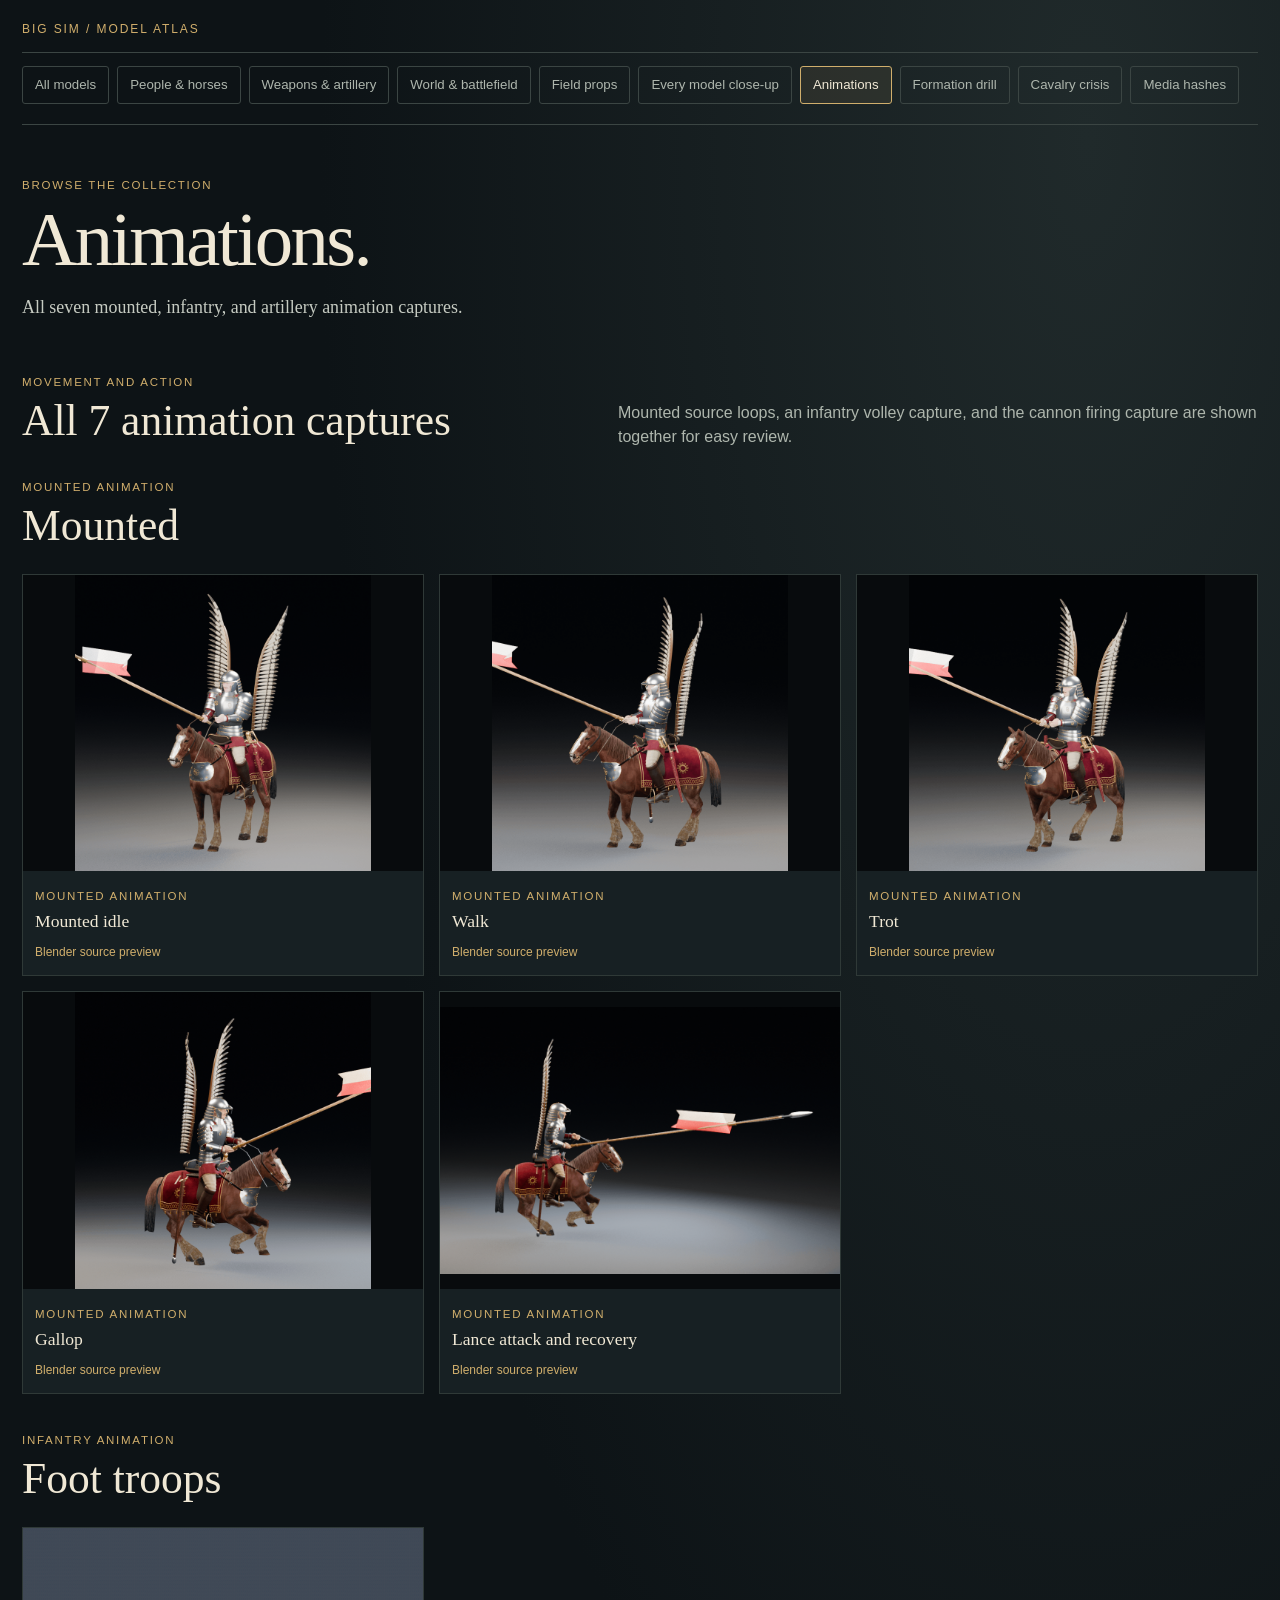
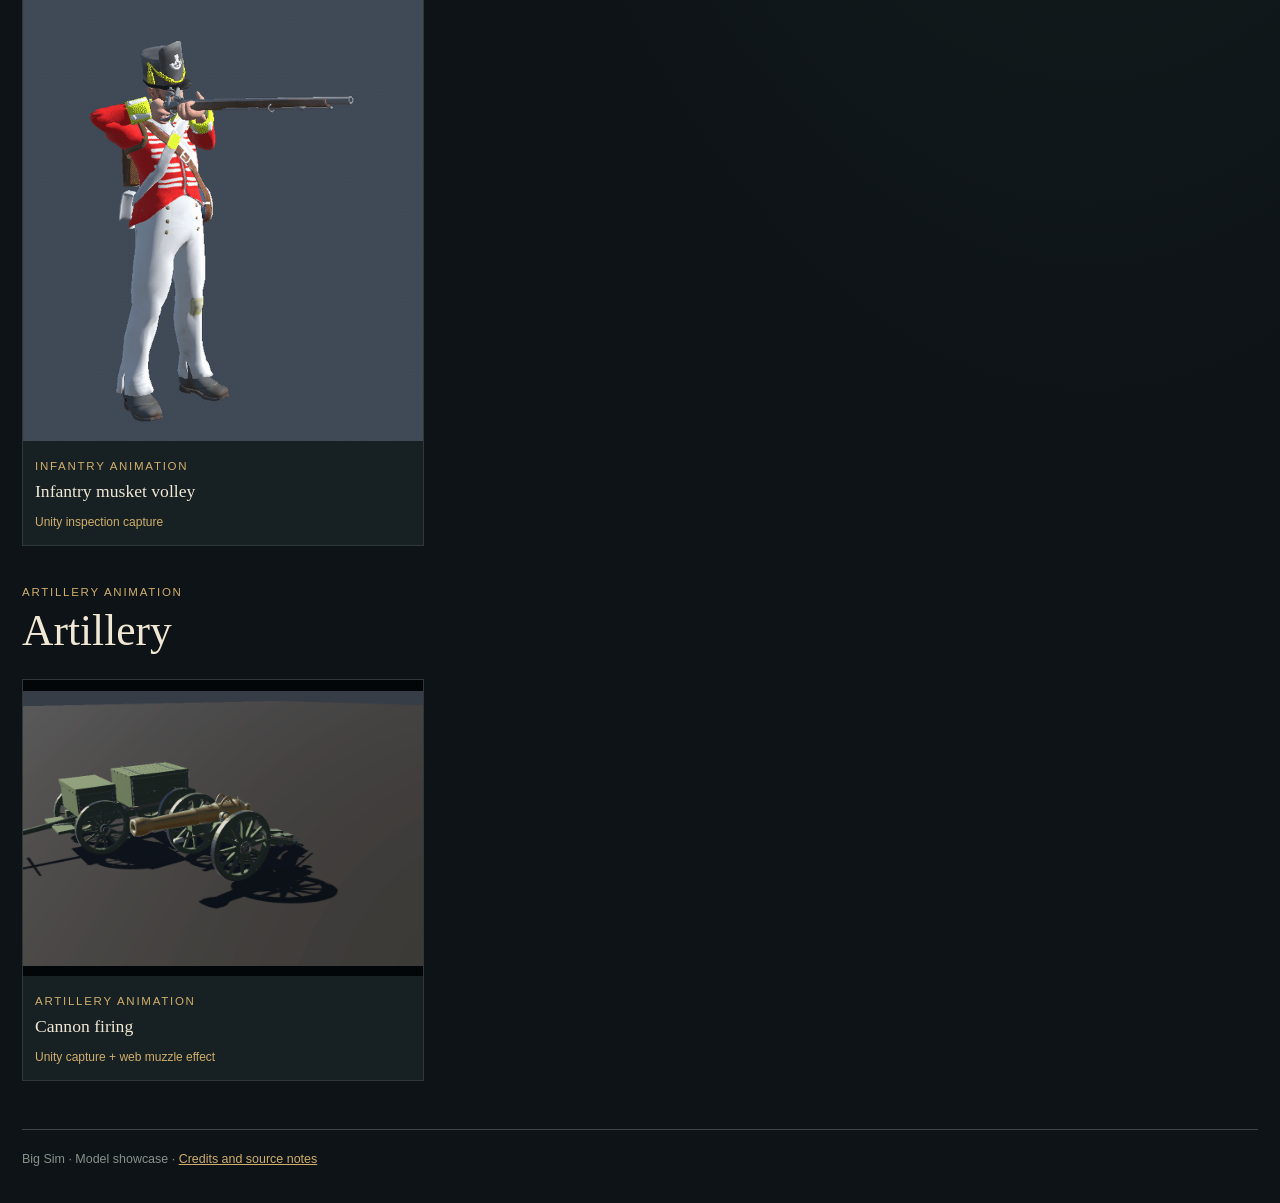
==== commit 71f5e925: "Refresh showcase pages and publish media freshness manifest" ====
--- a/site/animations.html
+++ b/site/animations.html
@@ -55,7 +55,7 @@
 </head>
 <body><div class="shell">
   <div class="topline">Big Sim / Model atlas</div>
-  <nav class="category-nav" aria-label="Showcase categories"><a href="index.html">All models</a><a href="people-horses.html">People &amp; horses</a><a href="weapons-artillery.html">Weapons &amp; artillery</a><a href="world-battlefield.html">World &amp; battlefield</a><a href="field-props.html">Field props</a><a href="model-closeups.html">Every model close-up</a><a href="animations.html" aria-current="page">Animations</a><a href="formation-drill.html">Formation drill</a><a href="cavalry-crisis.html">Cavalry crisis</a></nav>
+  <nav class="category-nav" aria-label="Showcase categories"><a href="index.html">All models</a><a href="people-horses.html">People &amp; horses</a><a href="weapons-artillery.html">Weapons &amp; artillery</a><a href="world-battlefield.html">World &amp; battlefield</a><a href="field-props.html">Field props</a><a href="model-closeups.html">Every model close-up</a><a href="animations.html" aria-current="page">Animations</a><a href="formation-drill.html">Formation drill</a><a href="cavalry-crisis.html">Cavalry crisis</a><a href="media-manifest.json">Media hashes</a></nav>
   <header class="page-head"><div class="kicker">Browse the collection</div><h1>Animations.</h1><p>All seven mounted, infantry, and artillery animation captures.</p></header>
   <main><section class="motion-section">
   <div class="section-head"><div><div class="kicker">Movement and action</div><h2>All 7 animation captures</h2></div><p>Mounted source loops, an infantry volley capture, and the cannon firing capture are shown together for easy review.</p></div>
@@ -96,6 +96,6 @@
 </section></main>
   <footer>Big Sim · Model showcase · <a href="CREDITS.md">Credits and source notes</a></footer>
 </div>
-<script src="cannon-shot-effect.js?v=gallery-refresh-20261024"></script>
+<script src="cannon-shot-effect.js"></script>
 </body>
 </html>
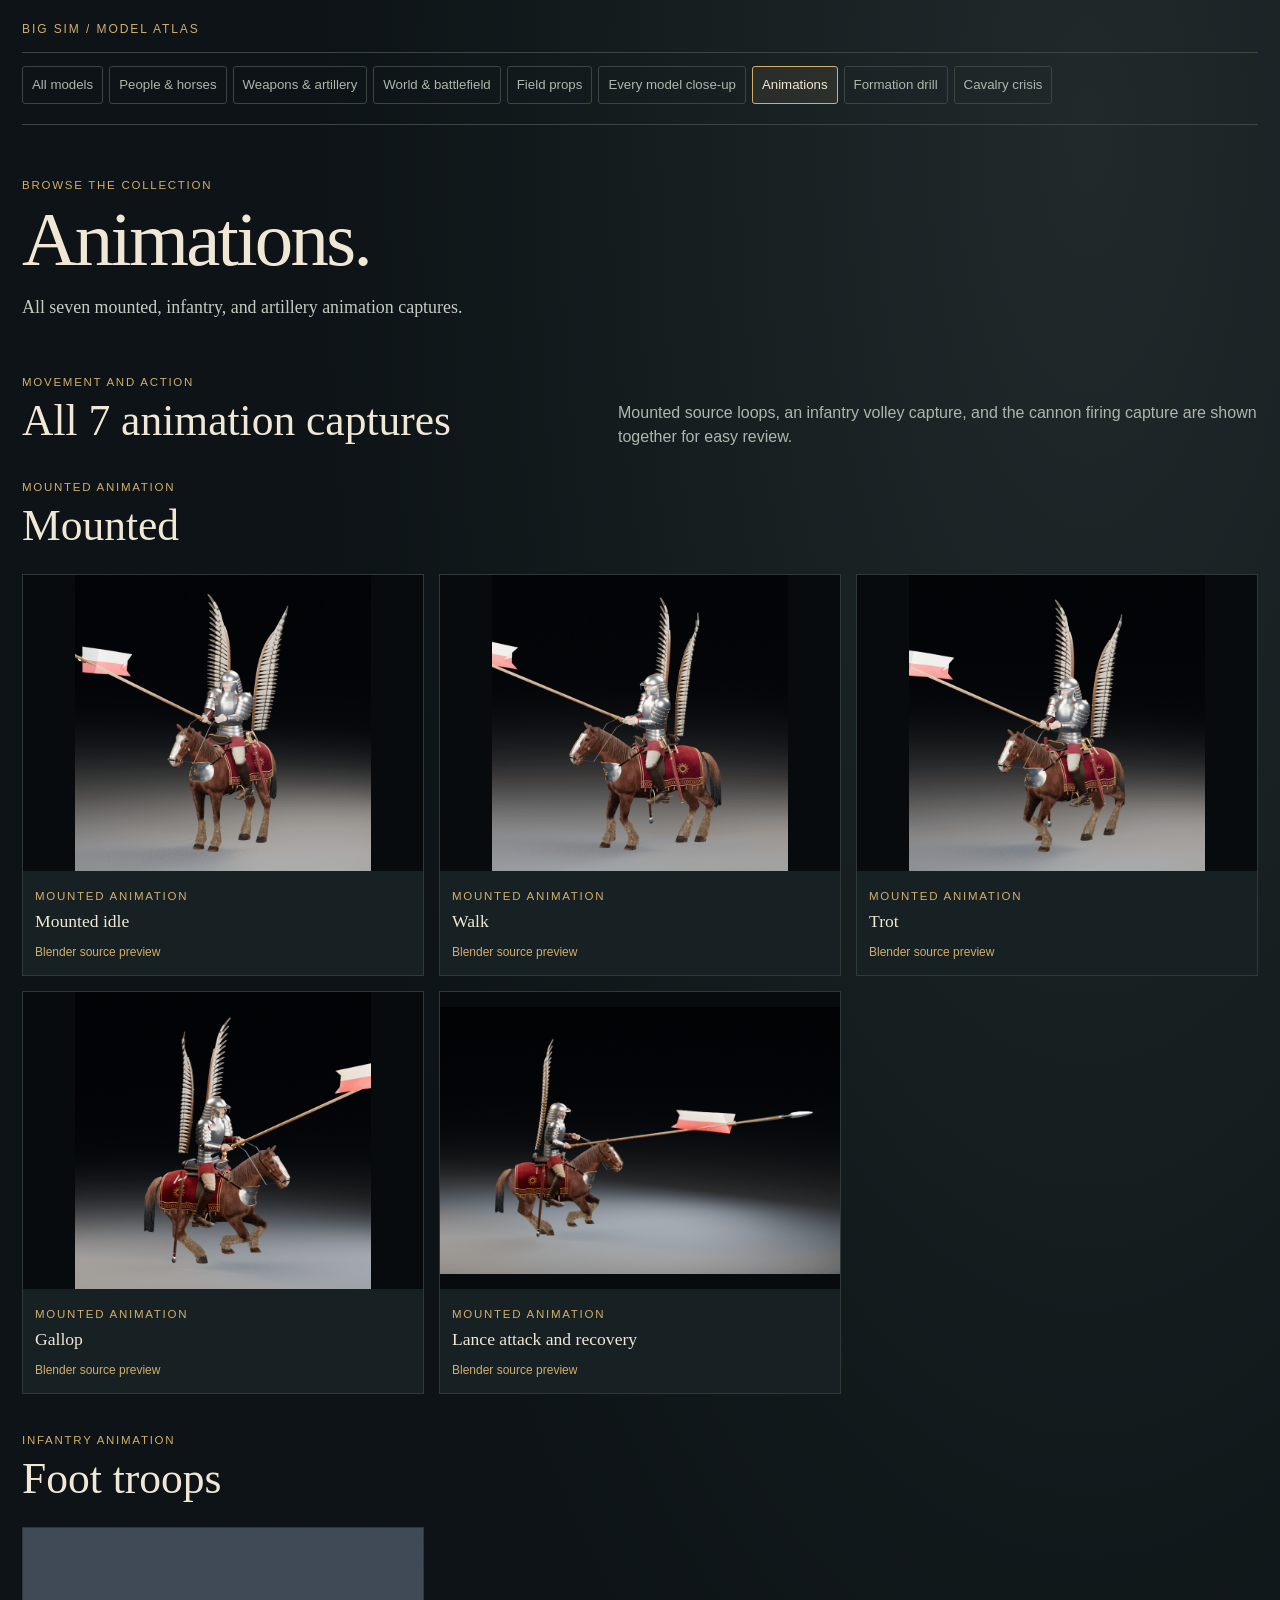
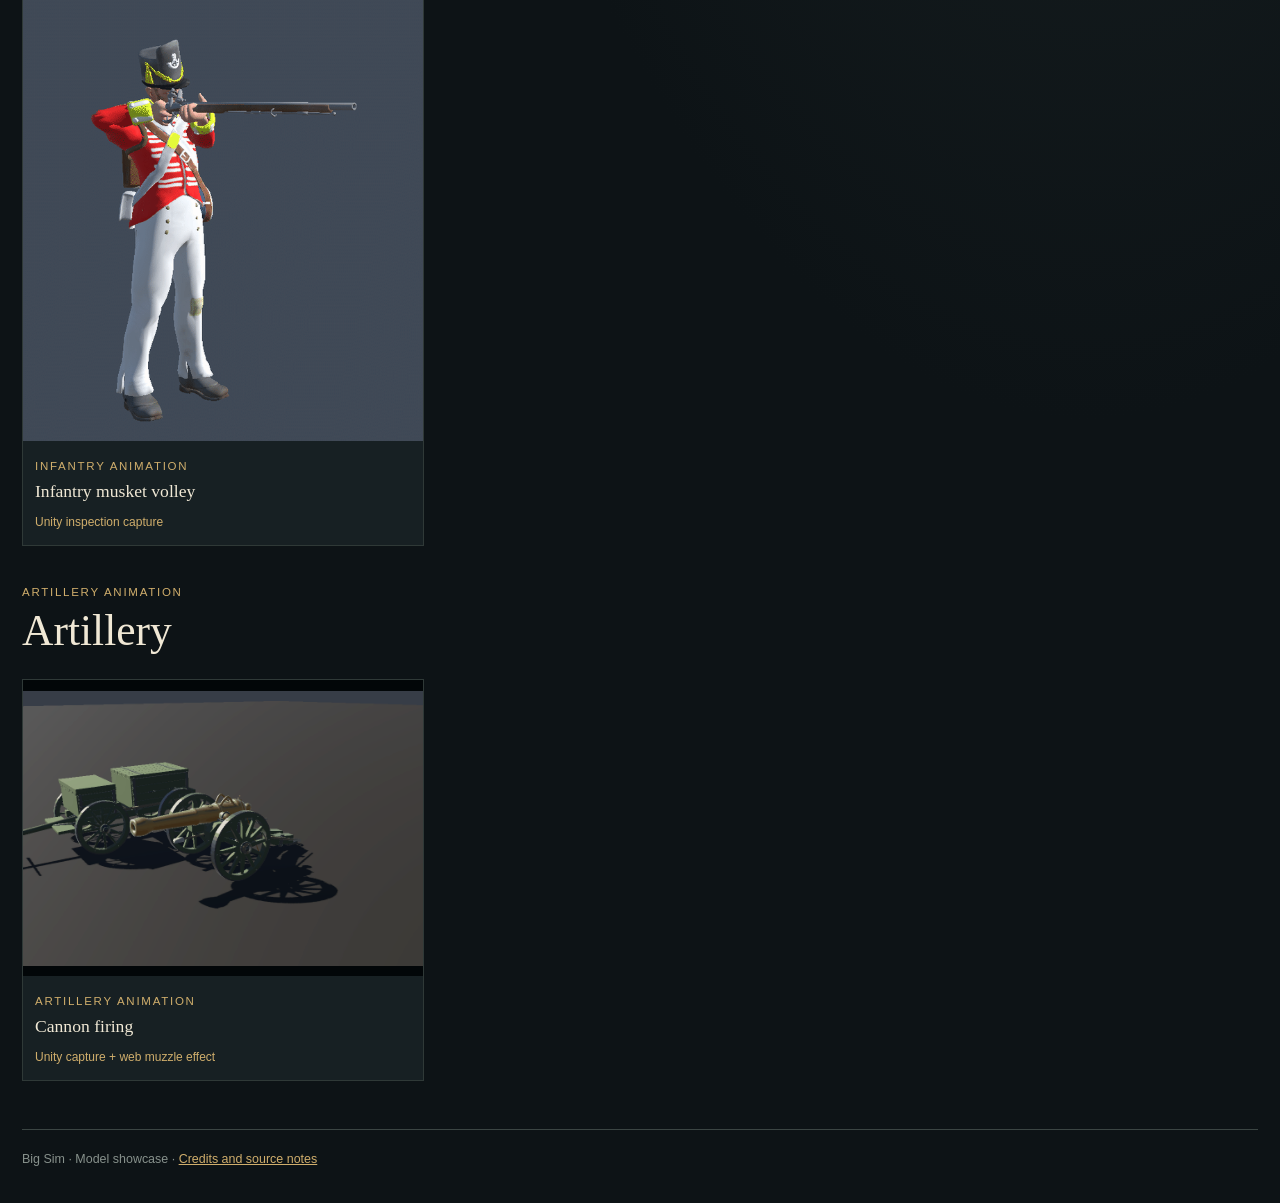
==== commit 0b7be294: "Remove media hash links from gallery navigation" ====
--- a/site/animations.html
+++ b/site/animations.html
@@ -12,8 +12,8 @@
 a{color:inherit}
 .shell{width:min(1480px,calc(100% - 44px));margin:auto}
 .topline{padding:20px 0 14px;color:var(--gold);font-size:.75rem;letter-spacing:.16em;text-transform:uppercase;border-bottom:1px solid var(--line)}
-.category-nav{display:flex;gap:8px;flex-wrap:wrap;padding:13px 0 20px;border-bottom:1px solid var(--line)}
-.category-nav a{border:1px solid var(--line);border-radius:3px;padding:8px 12px;color:var(--muted);font-size:.83rem;text-decoration:none;white-space:nowrap}
+.category-nav{display:flex;gap:6px;flex-wrap:wrap;padding:13px 0 20px;border-bottom:1px solid var(--line)}
+.category-nav a{border:1px solid var(--line);border-radius:3px;padding:8px 9px;color:var(--muted);font-size:.83rem;text-decoration:none;white-space:nowrap}
 .category-nav a:hover,.category-nav a[aria-current=page]{border-color:var(--gold);color:var(--ink);background:#d0ae6c18}
 .kicker,.eyebrow{color:var(--gold);font-size:.72rem;letter-spacing:.15em;text-transform:uppercase}
 h1,h2,h3,p{margin-top:0}
@@ -55,7 +55,7 @@
 </head>
 <body><div class="shell">
   <div class="topline">Big Sim / Model atlas</div>
-  <nav class="category-nav" aria-label="Showcase categories"><a href="index.html">All models</a><a href="people-horses.html">People &amp; horses</a><a href="weapons-artillery.html">Weapons &amp; artillery</a><a href="world-battlefield.html">World &amp; battlefield</a><a href="field-props.html">Field props</a><a href="model-closeups.html">Every model close-up</a><a href="animations.html" aria-current="page">Animations</a><a href="formation-drill.html">Formation drill</a><a href="cavalry-crisis.html">Cavalry crisis</a><a href="media-manifest.json">Media hashes</a></nav>
+  <nav class="category-nav" aria-label="Showcase categories"><a href="index.html">All models</a><a href="people-horses.html">People &amp; horses</a><a href="weapons-artillery.html">Weapons &amp; artillery</a><a href="world-battlefield.html">World &amp; battlefield</a><a href="field-props.html">Field props</a><a href="model-closeups.html">Every model close-up</a><a href="animations.html" aria-current="page">Animations</a><a href="formation-drill.html">Formation drill</a><a href="cavalry-crisis.html">Cavalry crisis</a></nav>
   <header class="page-head"><div class="kicker">Browse the collection</div><h1>Animations.</h1><p>All seven mounted, infantry, and artillery animation captures.</p></header>
   <main><section class="motion-section">
   <div class="section-head"><div><div class="kicker">Movement and action</div><h2>All 7 animation captures</h2></div><p>Mounted source loops, an infantry volley capture, and the cannon firing capture are shown together for easy review.</p></div>
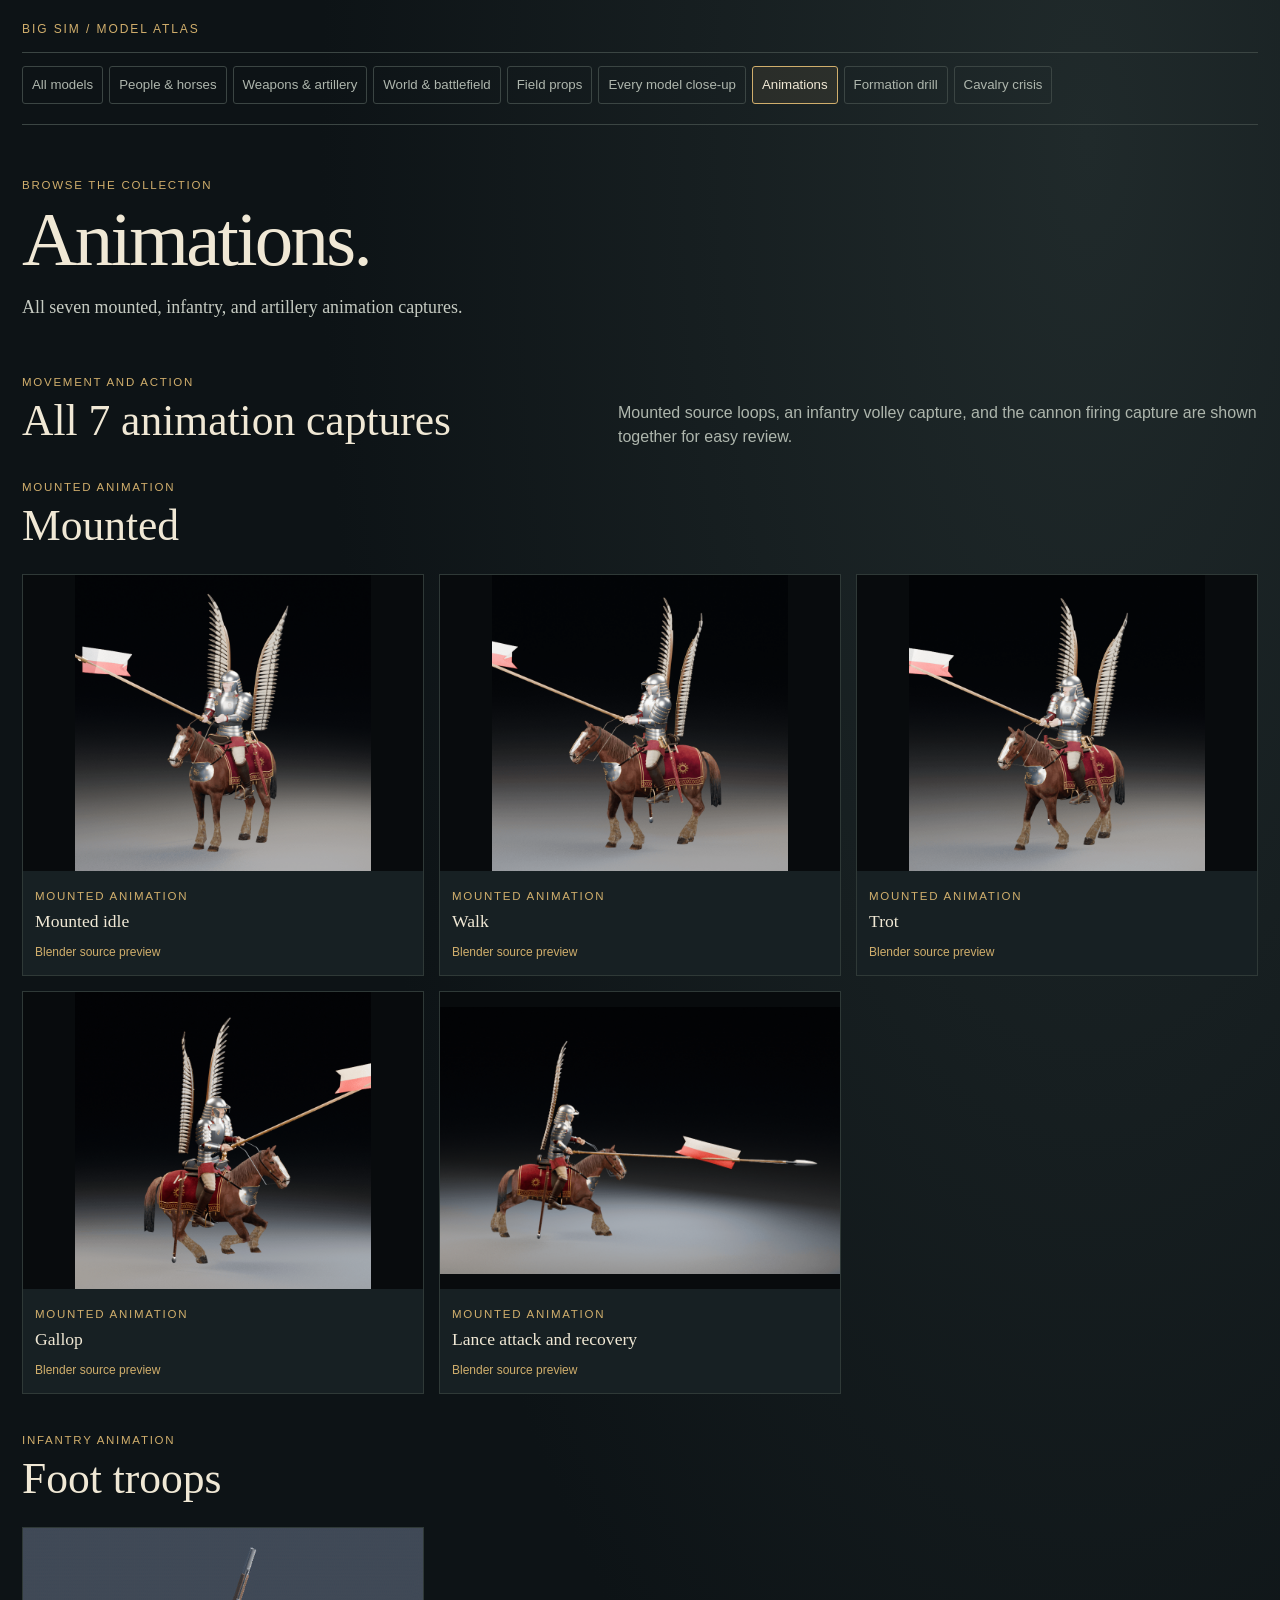
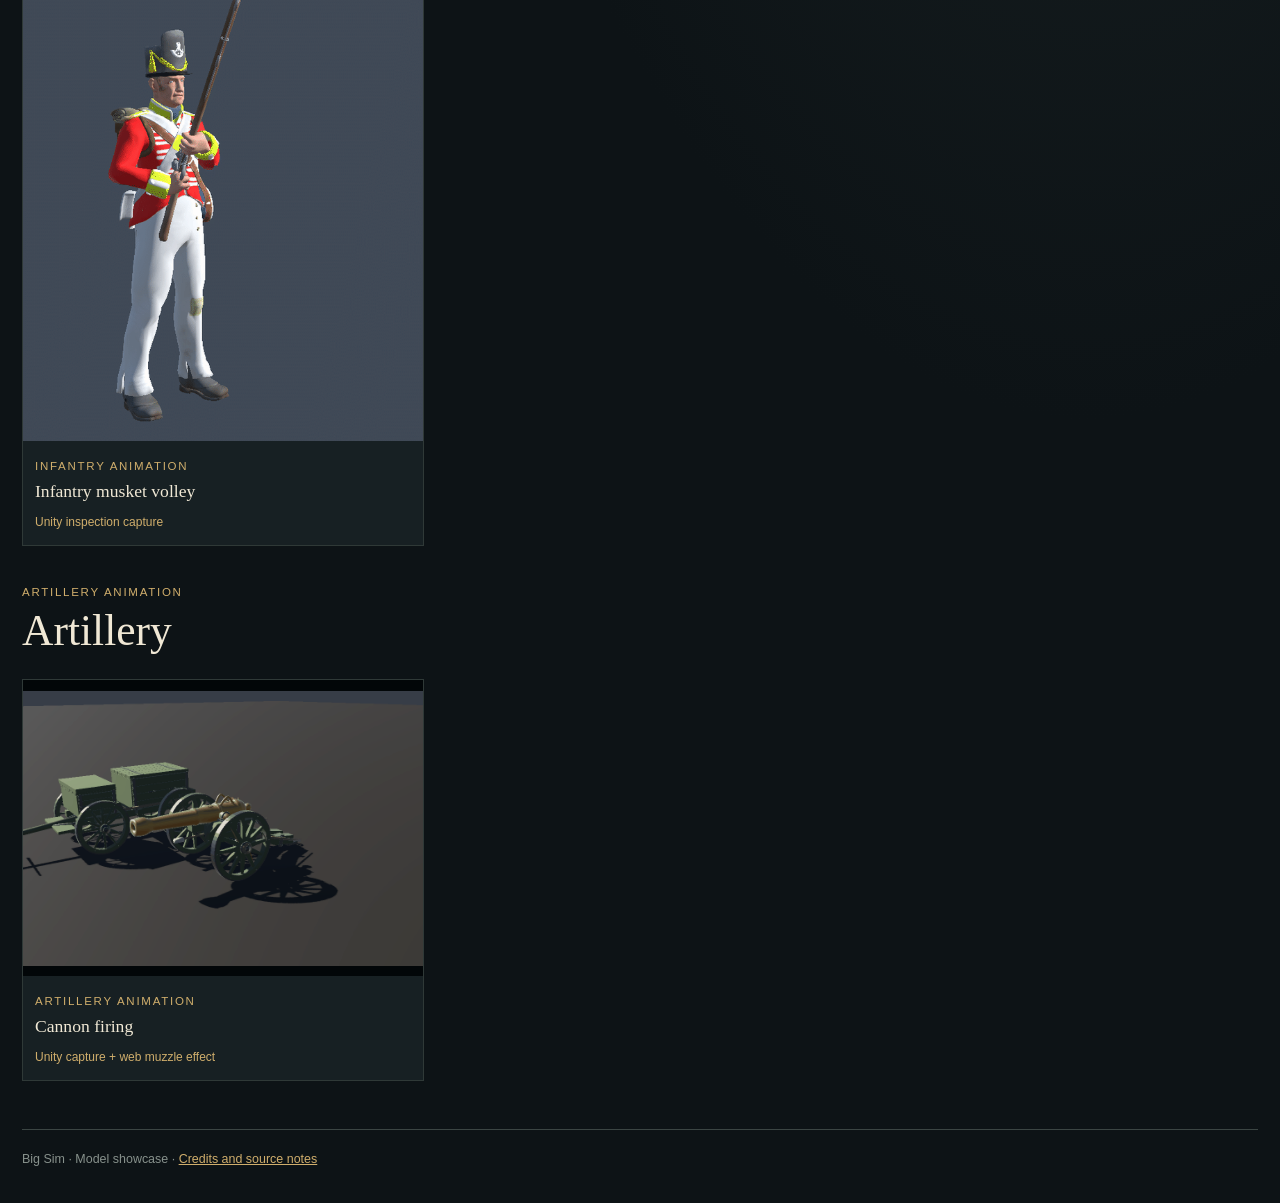
==== commit f89dc747: "Add an in-page image viewer to the showcase" ====
--- a/site/animations.html
+++ b/site/animations.html
@@ -52,6 +52,7 @@
 @media(max-width:760px){.grid{grid-template-columns:repeat(2,minmax(0,1fr));gap:10px}.motion-grid{grid-template-columns:repeat(2,minmax(0,1fr))}.battle-grid{grid-template-columns:1fr}.section-head{display:block}.section-head p{margin-top:8px}}
 @media(max-width:480px){.shell{width:calc(100% - 24px)}.grid,.motion-grid{grid-template-columns:1fr}.page-head{padding-top:35px}.category-nav{overflow-x:auto;flex-wrap:nowrap}.topline{font-size:.65rem}}
 </style>
+  <link rel="stylesheet" href="lightbox.css">
 </head>
 <body><div class="shell">
   <div class="topline">Big Sim / Model atlas</div>
@@ -97,5 +98,6 @@
   <footer>Big Sim · Model showcase · <a href="CREDITS.md">Credits and source notes</a></footer>
 </div>
 <script src="cannon-shot-effect.js"></script>
+  <script src="lightbox.js" defer></script>
 </body>
 </html>
